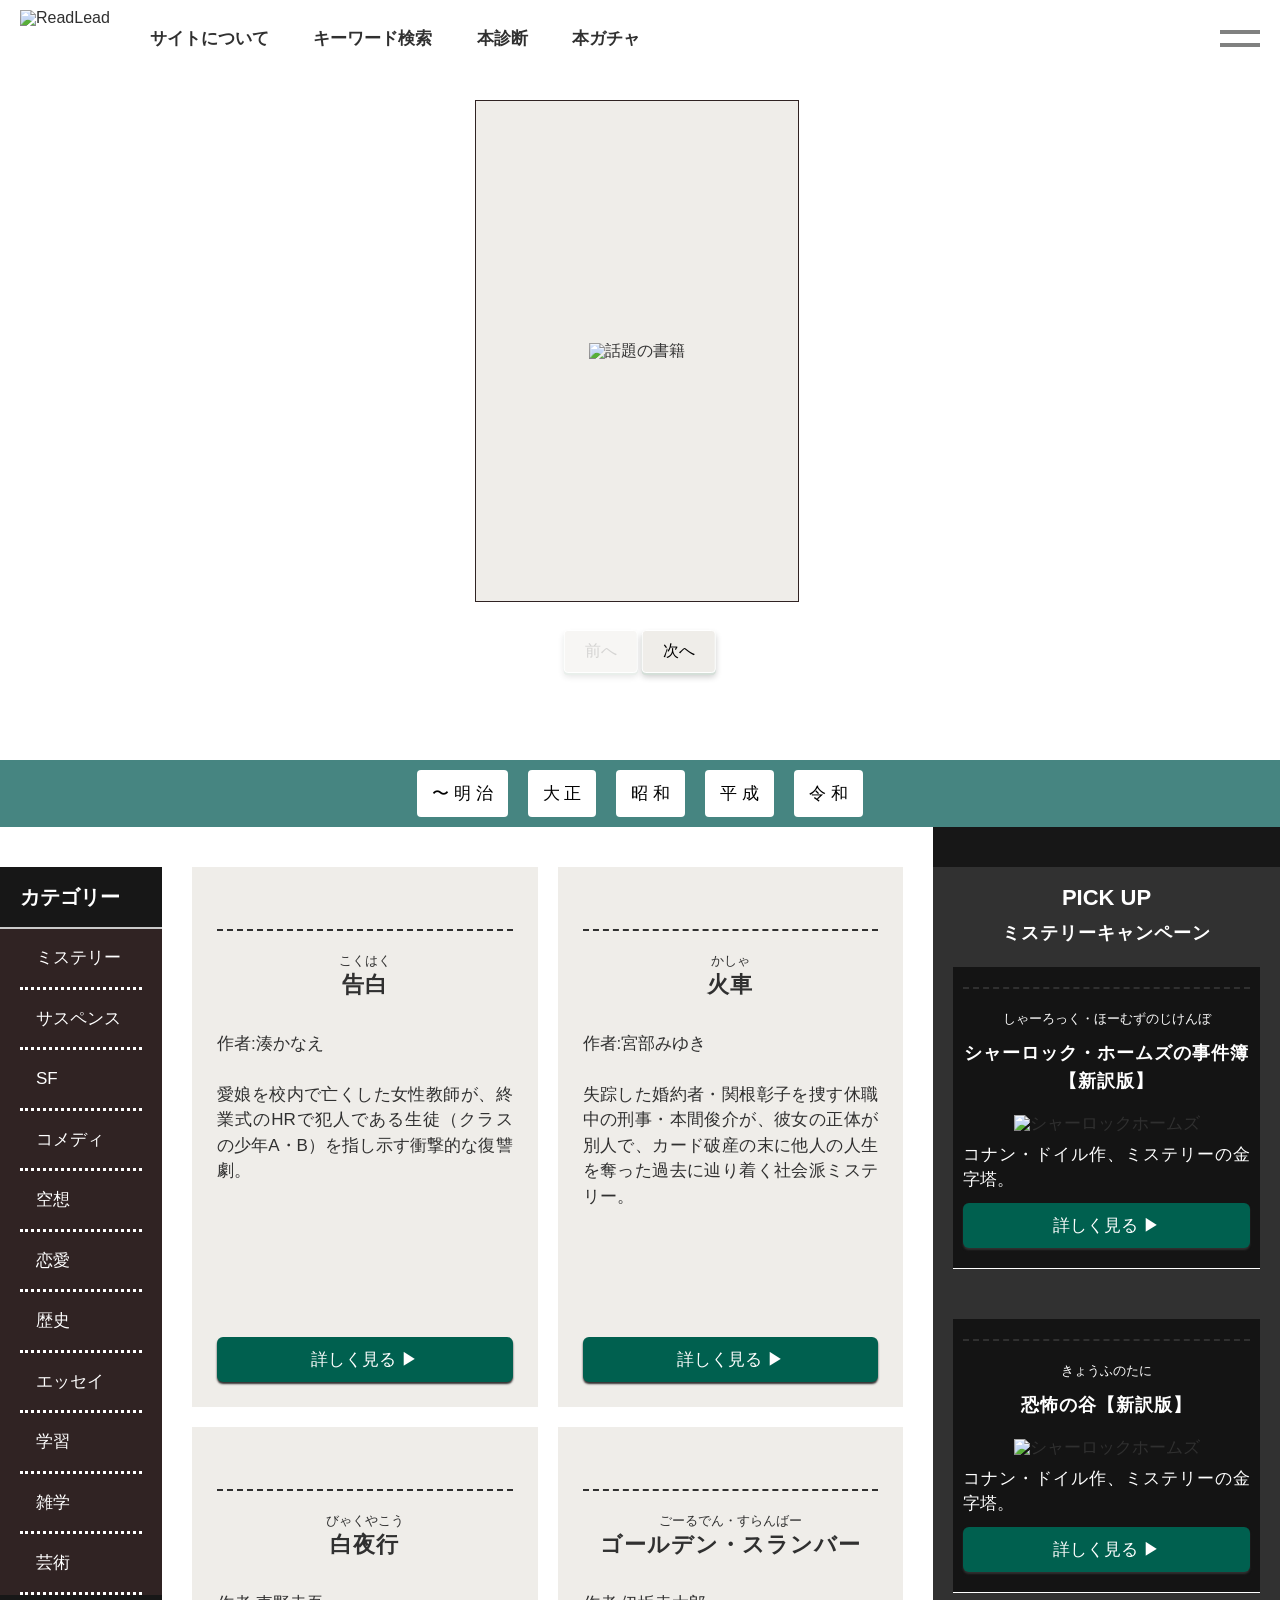
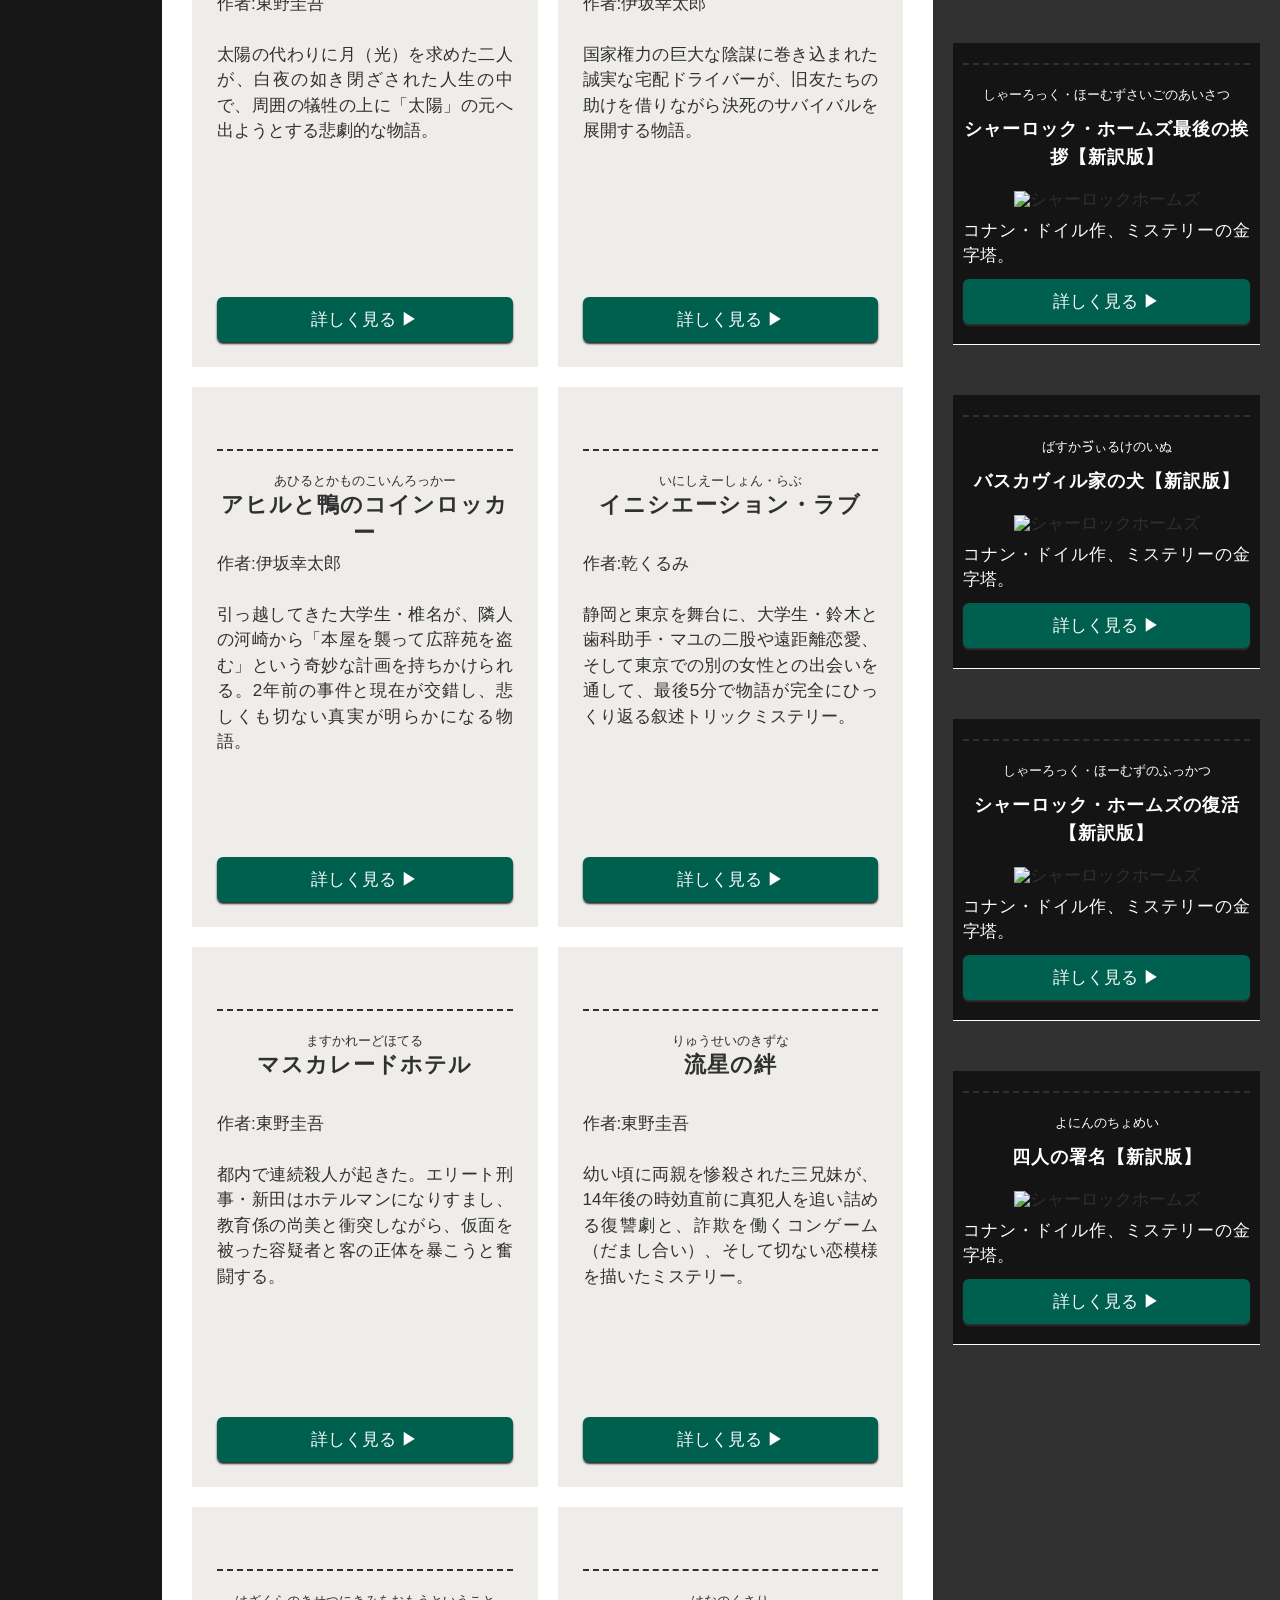
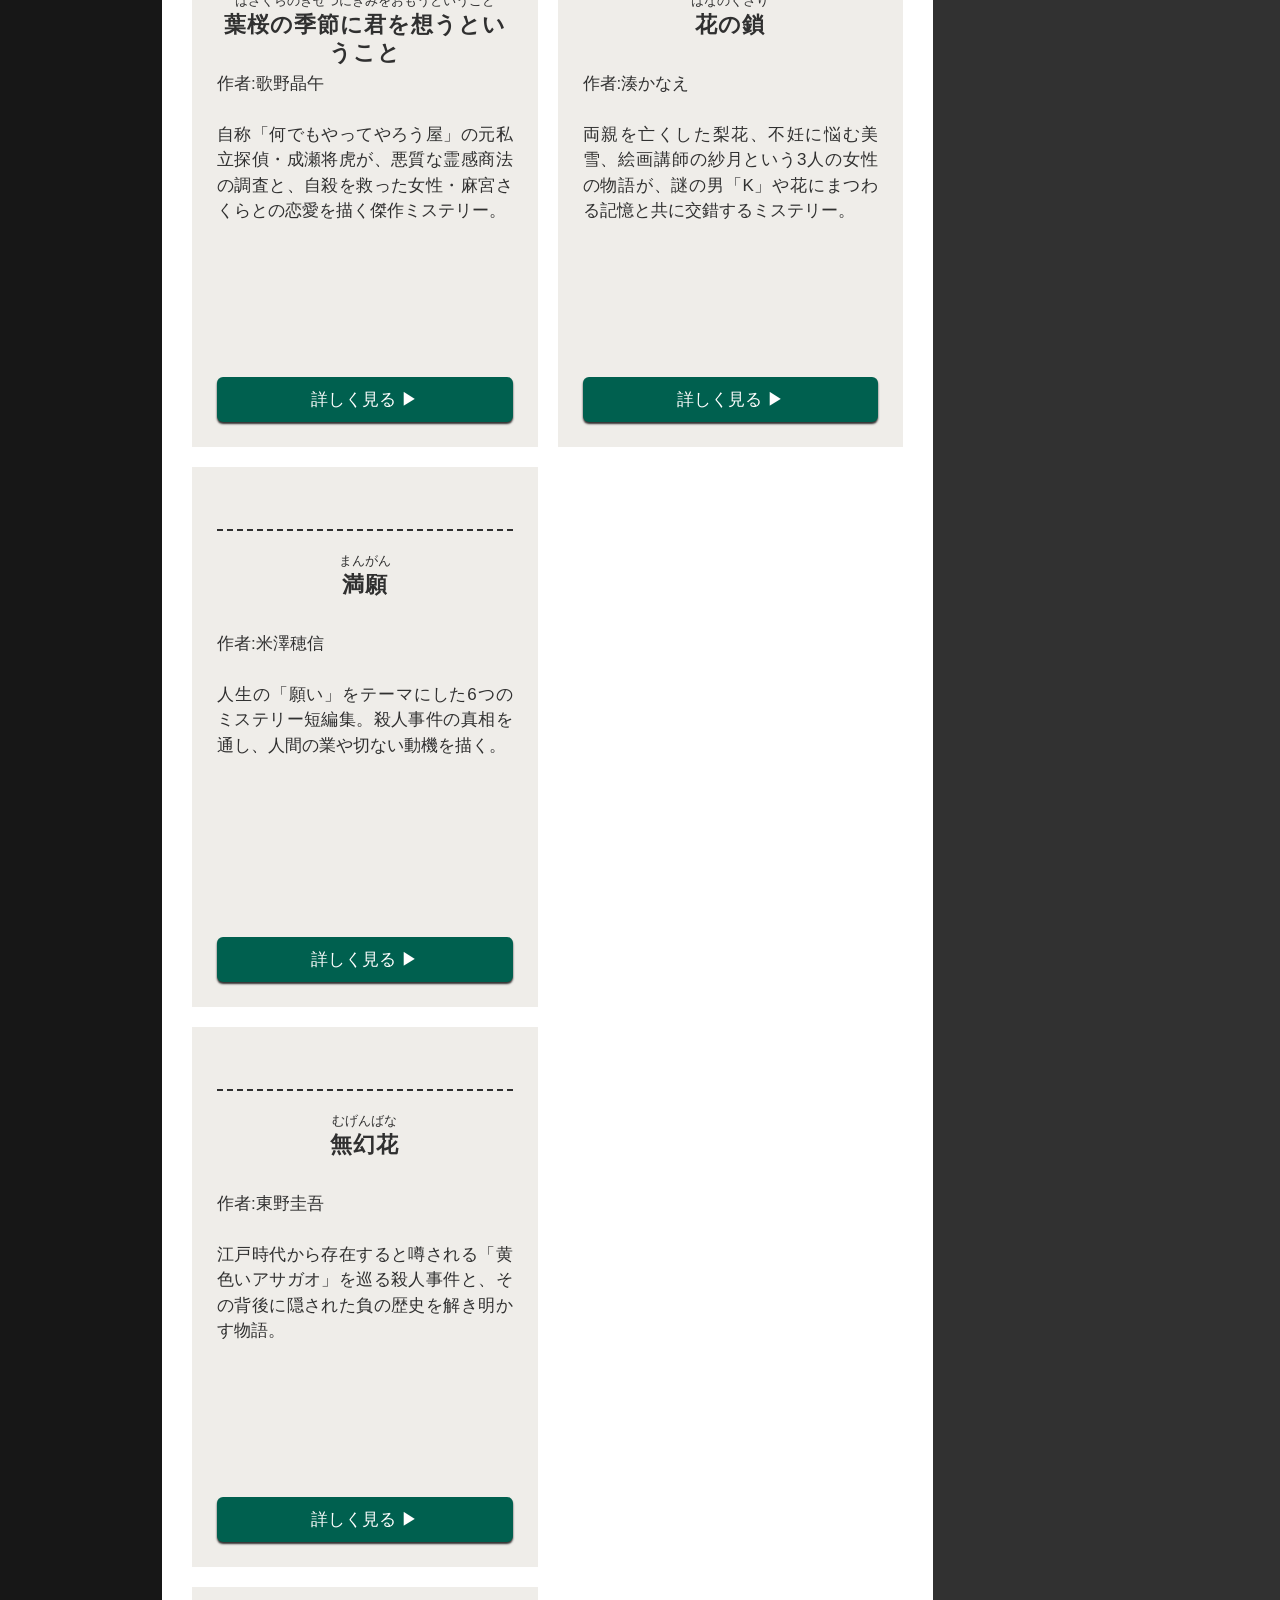
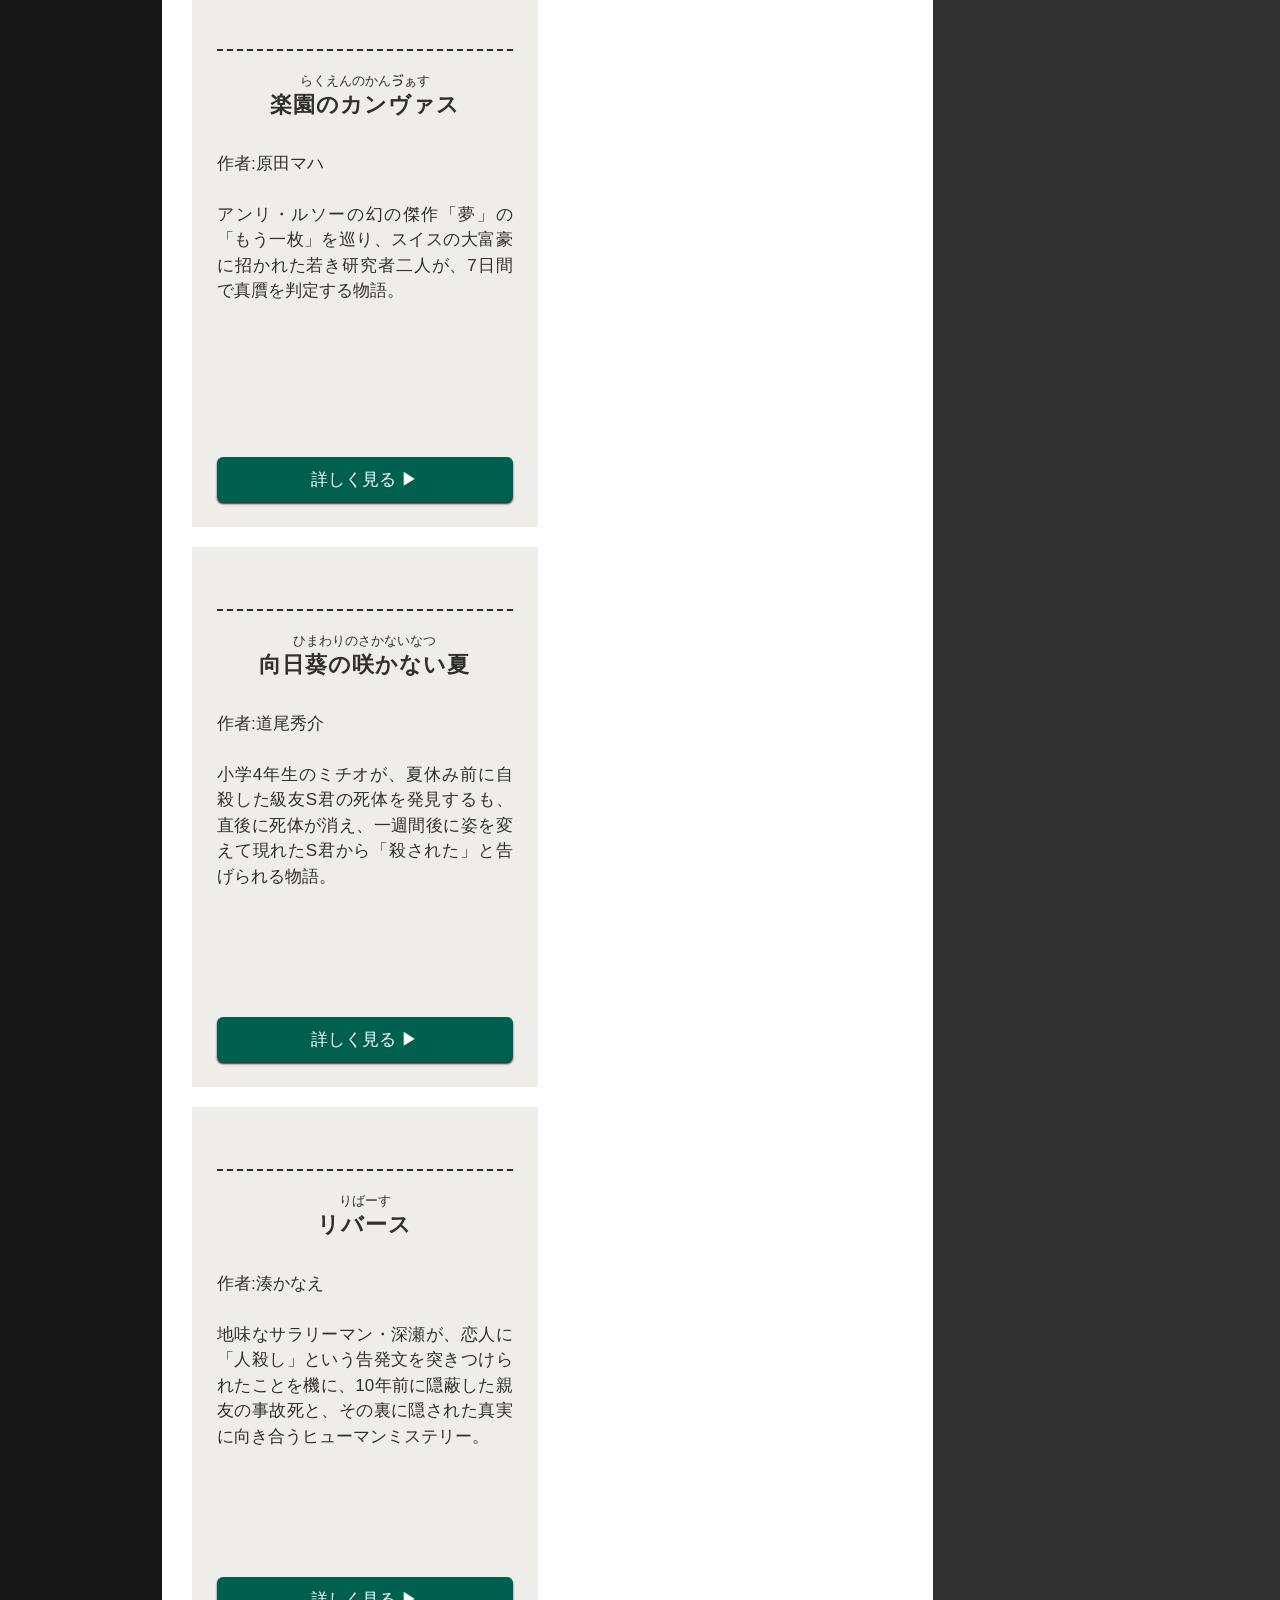
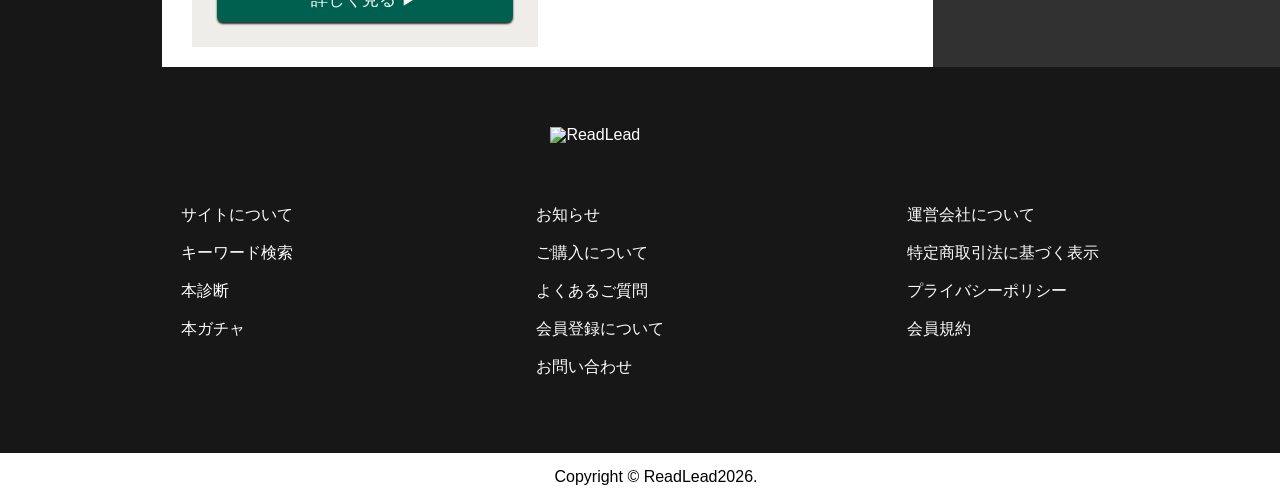
==== index.html @ 39545821 "Add files via upload" ====
<!DOCTYPE html>
<html lang="ja">

<head>
    <meta charset="UTF-8">
    <meta name="viewport" content="width=device-width, initial-scale=1.0">
    <title>ReadLead本購入サイト</title>
    <link rel="stylesheet" href="./recet.css">
    <link rel="stylesheet" href="https://cdn.jsdelivr.net/npm/swiper@11/swiper-bundle.min.css" />
    <link rel="stylesheet" href="./style.css">


</head>

<body>
    <header>
        <div class="header_in">
            <a href="#" class="logo_box"><img src="./img/logo.webp" alt="ReadLead" class="logo"></a>
            <div class="header_menu">
                <a href="#">サイトについて</a>
                <a href="#">キーワード検索</a>
                <a href="./quiz.html">本診断</a>
                <a href="./gacha.html">本ガチャ</a>
            </div>

            <div class="navi-sp">
                <div class="menu">
                    <span></span>
                    <span></span>
                    <span></span>
                </div>
                <div class="menulist">
                    <img src="./img/logo2.png" alt="">
                    <a href="#">
                        <p>サイトについて</p>
                    </a>
                    <a href="#">
                        <p>キーワード検索</p>
                    </a>
                    <a href="./quiz.html">
                        <p>本診断</p>
                    </a>
                    <a href="./gacha.html">
                        <p>本ガチャ</p>
                    </a>
                    <a href="#">
                        <p>お知らせ</p>
                    </a>
                    <a href="#">
                        <p>ご購入について</p>
                    </a>
                    <a href="#">
                        <p>よくあるご質問</p>
                    </a>
                    <a href="#">
                        <p>会員登録について</p>
                    </a>
                    <a href="#">
                        <p>お問い合わせ</p>
                    </a>
                    <a href="#">
                        <p>プライバシーポリシー</p>
                        <a href="#">
                        </a>
                </div>
            </div>
        </div>

    </header>

    <div class="top">

        <!-- 本全体を囲むコンテナ -->
        <div class="book-container">
            <!-- 各ページ -->
            <div class="page" id="page1">
                <div class="page-front">
                    <div class="book_face">
                        <img src="./img/book_face.webp" alt="話題の書籍">
                    </div>
                </div>
                <div class="page-back">
                </div>
            </div>

            <div class="page" id="page2">
                <div class="page-front box"><img src="./img/good1.webp" alt="">
                    <p class="small_text">いん・ざ・めがちゃーち</p>
                    <h2>イン・ザ・メガチャーチ</h2>
                    <h3>作者：朝井リョウ</h3>
                    <p>孤独や不安を抱える3人の登場人物（アイドル運営に参画する男、内向的な大学生、推しに裏切られた女）の視点を通して、現代の「推し活」や「ファンダム経済」の狂気と功罪を描く群像劇。</p>
                </div>

                <div class="page-back">
                </div>
            </div>

            <div class="page" id="page3">
                <div class="page-front box"><img src="./img/good2.jpg" alt="">
                    <p class="small_text">ぼくにはとりのことばがわかる</p>
                    <h2>僕には鳥の言葉がわかる</h2>
                    <h3>作者：鈴木俊貴</h3>
                    <p>森での熱狂的な観察や独創的な実験を通じ、鳥の「感情」ではなく「言語」の存在を明かした、不思議で知的な発見に満ちたノンフィクション。</p>
                </div>

                <div class="page-back">
                </div>
            </div>

            <div class="page" id="page4">
                <div class="page-front box"><img src="./img/good3.jpg" alt="">
                    <p class="small_text">えぴくろすのしょほうせん</p>
                    <h2>エピクロスの処方箋</h2>
                    <h3>作者：夏川草介</h3>
                    <p>地域病院で働く天才医師・雄町哲郎が、かつて敵対した権力者の父の治療を通じて、「幸福とは何か」という問いに、古代の快楽主義哲学を交えて迫る物語。</p>
                </div>

                <div class="page-back">
                </div>
            </div>

            <div class="page" id="page5">
                <div class="page-front box"><img src="./img/good4.jpg" alt="">
                    <p class="small_text">ころしやのえいぎょうじゅつ</p>
                    <h2>殺し屋の営業術</h2>
                    <h3>作者：野宮有</h3>
                    <p>殺人現場を目撃し殺されかけた凄腕営業マン・鳥井が、持ち前の口術で殺し屋たちを説得し、なんと殺し屋の営業担当として「2週間で2億円」のノルマに挑む痛快クライム・ミステリー。</p>
                </div>

                <div class="page-back">
                </div>
            </div>

            <div class="page" id="page6">
                <div class="page-front box"><img src="./img/good5.jpg" alt="">
                    <p class="small_text">うしなわれたかお</p>
                    <h2>失われた貌</h2>
                    <h3>作者：櫻田智也</h3>
                    <p>顔や手首を損壊された身元不明死体が山中で発見された事件を軸に、10年前に失踪した父を持つ少年や、悪徳探偵の殺人など、過去と現在の謎が複雑に絡み合う本格警察ミステリー。</p>
                    </p>
                </div>

                <div class="page-back">
                </div>
            </div>

            <div class="page" id="page7">
                <div class="page-front box"><img src="./img/good6.jpg" alt="">
                    <p class="small_text">さよならじゃばうぉっく</p>
                    <h2>さよならジャバウォック</h2>
                    <h3>作者：伊坂幸太郎</h3>
                    <p>DV夫を殺害してしまった妻・量子が、後輩・桂凍朗の助けを借りて死体隠蔽を図るサスペンスと、寄生生物「ジャバウォック」の謎を追う別ストーリーが展開する、二転三転する独創的な作品。</p>
                    </p>
                </div>

                <div class="page-back">
                </div>
            </div>

            <div class="page" id="page8">
                <div class="page-front box"><img src="./img/good7.jpg" alt="">
                    <p class="small_text">たんていこいしはこいしない</p>
                    <h2>探偵小石は恋しない</h2>
                    <h3>作者：森バジル</h3>
                    <p>ミステリオタクの探偵・小石が、病的に得意な浮気調査（色恋案件）をこなす中、相談員の蓮杖とともに意外な真相と衝撃的な事件に遭遇する。</p>
                    </p>
                </div>

                <div class="page-back">
                </div>
            </div>

            <div class="page" id="page3">
                <div class="page-front box">
                </div>
                <div class="page-back"></div>
            </div>
        </div>

        <!-- ページめくりボタン -->
        <div class="navigation">
            <button id="prev-btn">前へ</button>
            <button id="next-btn">次へ</button>
        </div>
    </div>


    <main>
        <!-- この下メニュー -->
        <div class="container">
            <div class="contents_menu">
                <a href="#">〜 明 治</a>
                <a href="#">大 正</a>
                <a href="#">昭 和</a>
                <a href="#">平 成</a>
                <a href="#">令 和</a>
            </div>

            <div class="left">


                <div class="LeftUnder">

                    <!-- この下カテゴリー -->
                    <nav>
                        <div class="category">
                            <h1>カテゴリー</h1>
                            <p class="category2"><a href="#">ミステリー</a></p>
                            <p class="category3"><a href="#">サスペンス</a></p>
                            <p class="category4"><a href="#">SF</a></p>
                            <p class="category5"><a href="#">コメディ</a></p>
                            <p class="category6"><a href="#">空想</a></p>
                            <p class="category7"><a href="#">恋愛</a></p>
                            <p class="category8"><a href="#">歴史</a></p>
                            <p class="category9"><a href="#">エッセイ</a></p>
                            <p class="category10"><a href="#">学習</a></p>
                            <p class="category11"><a href="#">雑学</a></p>
                            <p class="category12"><a href="#">芸術</a></p>
                        </div>
                    </nav>


                    <!-- この下コンテンツ -->
                    <div class="books">
                        <!-- コンテンツ右側 -->

                        <div class="BooksLeft">
                            <a href="#">
                                <div class="book">
                                    <img src="./img/1.webp" class="book2" alt="">
                                    <p class="small_text">こくはく</p>
                                    <h2>告白</h2>
                                    <p class="caption">作者:湊かなえ<br><br>
                                        愛娘を校内で亡くした女性教師が、終業式のHRで犯人である生徒（クラスの少年A・B）を指し示す衝撃的な復讐劇。</p>
                                    <p class="button">詳しく見る ▶︎</p>
                                </div>
                            </a>
                            <a href="#">
                                <div class="book">
                                    <img src="./img/2.webp" class="book2" alt="">
                                    <p class="small_text">びゃくやこう</p>
                                    <h2>白夜行</h2>
                                    <p class="caption">作者:東野圭吾<br><br>
                                        太陽の代わりに月（光）を求めた二人が、白夜の如き閉ざされた人生の中で、周囲の犠牲の上に「太陽」の元へ出ようとする悲劇的な物語。</p>
                                    <p class="button">詳しく見る ▶︎</p>
                                </div>
                            </a>
                            <a href="#">
                                <div class="book">
                                    <img src="./img/3.webp" class="book2" alt="">
                                    <p class="small_text">あひるとかものこいんろっかー</p>
                                    <h2>アヒルと鴨のコインロッカー</h2>
                                    <p class="caption">作者:伊坂幸太郎<br><br>
                                        引っ越してきた大学生・椎名が、隣人の河崎から「本屋を襲って広辞苑を盗む」という奇妙な計画を持ちかけられる。2年前の事件と現在が交錯し、悲しくも切ない真実が明らかになる物語。
                                    </p>
                                    <p class="button">詳しく見る ▶︎</p>
                                </div>
                            </a>
                            <a href="#">
                                <div class="book">
                                    <img src="./img/4.webp" class="book2" alt="">
                                    <p class="small_text">ますかれーどほてる</p>
                                    <h2>マスカレードホテル</h2>
                                    <p class="caption">作者:東野圭吾<br><br>
                                        都内で連続殺人が起きた。エリート刑事・新田はホテルマンになりすまし、教育係の尚美と衝突しながら、仮面を被った容疑者と客の正体を暴こうと奮闘する。
                                    </p>
                                    <p class="button">詳しく見る ▶︎</p>
                                </div>
                            </a>
                            <a href="#">
                                <div class="book">
                                    <img src="./img/5.webp" class="book2" alt="">
                                    <p class="small_text">はざくらのきせつにきみをおもうということ</p>
                                    <h2>葉桜の季節に君を想うということ</h2>
                                    <p class="caption">作者:歌野晶午<br><br>
                                        自称「何でもやってやろう屋」の元私立探偵・成瀬将虎が、悪質な霊感商法の調査と、自殺を救った女性・麻宮さくらとの恋愛を描く傑作ミステリー。</p>
                                    <p class="button">詳しく見る ▶︎</p>
                                </div>
                            </a>
                        </div>

                        <!-- コンテンツ中央 -->
                        <div class="BooksCenter">
                            <a href="#">
                                <div class="book">
                                    <img src="./img/6.webp" class="book2" alt="">
                                    <p class="small_text">かしゃ</p>
                                    <h2>火車</h2>
                                    <p class="caption">作者:宮部みゆき<br><br>
                                        失踪した婚約者・関根彰子を捜す休職中の刑事・本間俊介が、彼女の正体が別人で、カード破産の末に他人の人生を奪った過去に辿り着く社会派ミステリー。</p>
                                    <p class="button">詳しく見る ▶︎</p>
                                </div>
                            </a>
                            <a href="#">
                                <div class="book">
                                    <img src="./img/7.webp" class="book2" alt="">
                                    <p class="small_text">ごーるでん・すらんばー</p>
                                    <h2>ゴールデン・スランバー</h2>
                                    <p class="caption">作者:伊坂幸太郎<br><br>
                                        国家権力の巨大な陰謀に巻き込まれた誠実な宅配ドライバーが、旧友たちの助けを借りながら決死のサバイバルを展開する物語。</p>
                                    <p class="button">詳しく見る ▶︎</p>
                                </div>
                            </a>
                            <a href="#">
                                <div class="book">
                                    <img src="./img/8.webp" class="book2" alt="">
                                    <p class="small_text">いにしえーしょん・らぶ</p>
                                    <h2>イニシエーション・ラブ</h2>
                                    <p class="caption">作者:乾くるみ<br><br>
                                        静岡と東京を舞台に、大学生・鈴木と歯科助手・マユの二股や遠距離恋愛、そして東京での別の女性との出会いを通して、最後5分で物語が完全にひっくり返る叙述トリックミステリー。
                                    </p>
                                    <p class="button">詳しく見る ▶︎</p>
                                </div>
                            </a>
                            <a href="#">
                                <div class="book">
                                    <img src="./img/9.webp" class="book2" alt="">
                                    <p class="small_text">りゅうせいのきずな</p>
                                    <h2>流星の絆</h2>
                                    <p class="caption">作者:東野圭吾<br><br>
                                        幼い頃に両親を惨殺された三兄妹が、14年後の時効直前に真犯人を追い詰める復讐劇と、詐欺を働くコンゲーム（だまし合い）、そして切ない恋模様を描いたミステリー。
                                    </p>
                                    <p class="button">詳しく見る ▶︎</p>
                                </div>
                            </a>
                            <a href="#">
                                <div class="book">
                                    <img src="./img/10.webp" class="book2" alt="">
                                    <p class="small_text">はなのくさり</p>
                                    <h2>花の鎖</h2>
                                    <p class="caption">作者:湊かなえ<br><br>
                                        両親を亡くした梨花、不妊に悩む美雪、絵画講師の紗月という3人の女性の物語が、謎の男「K」や花にまつわる記憶と共に交錯するミステリー。</p>
                                    <p class="button">詳しく見る ▶︎</p>
                                </div>
                            </a>
                        </div>


                        <!-- コンテンツ右側 -->
                        <div class="BooksRight">
                            <a href="#">
                                <div class="book">
                                    <img src="./img/11.webp" class="book2" alt="">
                                    <p class="small_text">まんがん</p>
                                    <h2>満願</h2>
                                    <p class="caption">作者:米澤穂信<br><br>
                                        人生の「願い」をテーマにした6つのミステリー短編集。殺人事件の真相を通し、人間の業や切ない動機を描く。</p>
                                    <p class="button">詳しく見る ▶︎</p>
                                </div>
                            </a>
                            <a href="#">
                                <div class="book">
                                    <img src="./img/12.webp" class="book2" alt="">
                                    <p class="small_text">むげんばな</p>
                                    <h2>無幻花</h2>
                                    <p class="caption">作者:東野圭吾<br><br>
                                        江戸時代から存在すると噂される「黄色いアサガオ」を巡る殺人事件と、その背後に隠された負の歴史を解き明かす物語。</p>
                                    <p class="button">詳しく見る ▶︎</p>
                                </div>
                            </a>
                            <a href="#">
                                <div class="book">
                                    <img src="./img/13.webp" class="book2" alt="">
                                    <p class="small_text">らくえんのかんゔぁす</p>
                                    <h2>楽園のカンヴァス</h2>
                                    <p class="caption">作者:原田マハ<br><br>
                                        アンリ・ルソーの幻の傑作「夢」の「もう一枚」を巡り、スイスの大富豪に招かれた若き研究者二人が、7日間で真贋を判定する物語。</p>
                                    <p class="button">詳しく見る ▶︎</p>
                                </div>
                            </a>
                            <a href="#">
                                <div class="book">
                                    <img src="./img/14.webp" class="book2" alt="">
                                    <p class="small_text">ひまわりのさかないなつ</p>
                                    <h2>向日葵の咲かない夏</h2>
                                    <p class="caption">作者:道尾秀介<br><br>
                                        小学4年生のミチオが、夏休み前に自殺した級友S君の死体を発見するも、直後に死体が消え、一週間後に姿を変えて現れたS君から「殺された」と告げられる物語。
                                    </p>
                                    <p class="button">詳しく見る ▶︎</p>
                                </div>
                            </a>
                            <a href="#">
                                <div class="book">
                                    <img src="./img/15.webp" class="book2" alt="">
                                    <p class="small_text">りばーす</p>
                                    <h2>リバース</h2>
                                    <p class="caption">作者:湊かなえ<br><br>
                                        地味なサラリーマン・深瀬が、恋人に「人殺し」という告発文を突きつけられたことを機に、10年前に隠蔽した親友の事故死と、その裏に隠された真実に向き合うヒューマンミステリー。
                                    </p>
                                    <p class="button">詳しく見る ▶︎</p>
                                </div>
                            </a>
                        </div>
                        <!-- ここまでコンテンツ -->

                    </div>

                    <!-- この下おすすめサイドバー -->
                    <div class="pickup">
                        <h1>PICK UP</h1>
                        <h2>ミステリーキャンペーン</h2>
                        <a href="#">
                            <div class="pickup_book" class="pickup_book">
                                <p class="small_text">しゃーろっく・ほーむずのじけんぼ</p>
                                <h2>シャーロック・ホームズの事件簿【新訳版】</h2>
                                <img src="./img/pickup1.jpg" alt="シャーロックホームズ">
                                <p>コナン・ドイル作、ミステリーの金字塔。<br></p>
                                <p class="button">詳しく見る ▶︎</p>
                            </div>
                        </a>
                        <a href="#">
                            <div class="pickup_book" class="pickup_book">
                                <p class="small_text">きょうふのたに</p>
                                <h2>恐怖の谷【新訳版】</h2>
                                <img src="./img/pickup2.jpg" alt="シャーロックホームズ">
                                <p>コナン・ドイル作、ミステリーの金字塔。<br></p>
                                <p class="button">詳しく見る ▶︎</p>
                            </div>
                        </a>
                        <a href="#">
                            <div class="pickup_book" class="pickup_book">
                                <p class="small_text">しゃーろっく・ほーむずさいごのあいさつ</p>
                                <h2>シャーロック・ホームズ最後の挨拶【新訳版】</h2>
                                <img src="./img/pickup3.jpg" alt="シャーロックホームズ">
                                <p>コナン・ドイル作、ミステリーの金字塔。<br></p>
                                <p class="button">詳しく見る ▶︎</p>
                            </div>
                        </a>
                        <a href="#">
                            <div class="pickup_book" class="pickup_book">
                                <p class="small_text">ばすかゔぃるけのいぬ</p>
                                <h2>バスカヴィル家の犬【新訳版】</h2>
                                <img src="./img/pickup4.jpg" alt="シャーロックホームズ">
                                <p>コナン・ドイル作、ミステリーの金字塔。<br></p>
                                <p class="button">詳しく見る ▶︎</p>
                            </div>
                        </a>
                        <a href="#">
                            <div class="pickup_book" class="pickup_book">
                                <p class="small_text">しゃーろっく・ほーむずのふっかつ</p>
                                <h2>シャーロック・ホームズの復活【新訳版】</h2>
                                <img src="./img/pickup5.jpg" alt="シャーロックホームズ">
                                <p>コナン・ドイル作、ミステリーの金字塔。<br></p>
                                <p class="button">詳しく見る ▶︎</p>
                            </div>
                        </a>
                        <a href="#">
                            <div class="pickup_book" class="pickup_book">
                                <p class="small_text">よにんのちょめい</p>
                                <h2>四人の署名【新訳版】</h2>
                                <img src="./img/pickup6.jpg" alt="シャーロックホームズ">
                                <p>コナン・ドイル作、ミステリーの金字塔。<br></p>
                                <p class="button">詳しく見る ▶︎</p>
                            </div>
                        </a>
                    </div>
                </div>
            </div>

    </main>

    <footer>
        <a href="#"><img src="./img/logo2.png" alt="ReadLead"></a>
        <div class="footer_txt">
            <div class="footer_left">
                <p>サイトについて</p>
                <a href="#">
                    <p>キーワード検索</p>
                </a>
                <a href="./quiz.html">
                    <p>本診断</p>
                </a>
                <a href="./gacha.html">
                    <p>本ガチャ</p>
                </a>
            </div>
            <div class="footer_center">
                <p>お知らせ</p>
                <p>ご購入について</p>
                <p>よくあるご質問</p>
                <p>会員登録について</p>
                <p>お問い合わせ</p>
            </div>
            <div class="footer_right">
                <p>運営会社について</p>
                <p>特定商取引法に基づく表示</p>
                <p>プライバシーポリシー</p>
                <p>会員規約</p>
            </div>
        </div>
        <div class="copy">
            <small>Copyright © ReadLead2026.</small>
        </div>
    </footer>

    <!-- この下jsライブラリ -->
    <script src="https://cdn.jsdelivr.net/npm/swiper@11/swiper-bundle.min.js"></script>
    <script>
        const swiper = new Swiper(".swiper", {
            pagination: {
                el: ".swiper-pagination",
                clickable: true
            },
            navigation: {
                nextEl: ".swiper-button-next",
                prevEl: ".swiper-button-prev"
            }
        });
    </script>

    <script src="main.js"></script>
    <script src="https://cdnjs.cloudflare.com/ajax/libs/gsap/3.11.4/ScrollTrigger.mi n.js"></script>

    <script>
        const menuBtn = document.querySelector('.menu');
        const menuList = document.querySelector('.menulist');

        // アロー関数
        menuBtn.addEventListener('click', () => {
            menuBtn.classList.toggle('active');
            menuList.classList.toggle('active');
        });
    </script>

    <!-- この下追加js -->

    <script src="script.js"></script>
    <script>

        // ページの総数
        const totalPages = 7;

        const prevBtn = document.getElementById('prev-btn');
        const nextBtn = document.getElementById('next-btn');
        const pages = document.querySelectorAll('.page');

        let currentPage = 0;
        let zIndexCounter = totalPages;

        // 初期状態の設定
        function updateButtons() {
            prevBtn.disabled = currentPage === 0;
            nextBtn.disabled = currentPage === totalPages;
        }
        pages.forEach((page, index) => {
            page.style.zIndex = totalPages - index;
        });
        updateButtons();


        // 「次へ」ボタンの処理
        nextBtn.addEventListener('click', () => {
            if (currentPage < totalPages) {
                const pageToFlip = pages[currentPage];
                pageToFlip.classList.add('flipped');
                pageToFlip.style.zIndex = zIndexCounter++;
                currentPage++;
                updateButtons();
            }
        });

        // 「前へ」ボタンの処理
        prevBtn.addEventListener('click', () => {
            if (currentPage > 0) {
                currentPage--;
                const pageToFlip = pages[currentPage];
                pageToFlip.classList.remove('flipped');
                updateButtons();
            }
        });</script>


</body>

</html>
---- recet.css ----
@charset "UTF-8";
html,body,div,span,object,iframe,h1,h2,h3,h4,h5,h6,p,blockquote,pre,abbr,address,cite,code,del,dfn,em,img,ins,kbd,q,samp,small,strong,sub,sup,var,b,i,dl,dt,dd,ol,ul,li,fieldset,form,label,legend,table,caption,tbody,tfoot,thead,tr,th,td,article,aside,canvas,details,figcaption,figure,footer,header,hgroup,menu,nav,section,summary,time,mark,audio,video{margin:0;padding:0;border:0;outline:0;font-size:100%;vertical-align:baseline;background:transparent}
body{line-height:1}
article,aside,details,figcaption,figure,footer,header,hgroup,menu,nav,section{display:block}
nav ul{list-style:none}
blockquote,q{quotes:none}
blockquote:before,blockquote:after,q:before,q:after{content:none}
a{margin:0;padding:0;font-size:100%;vertical-align:baseline;background:transparent}
ins{background-color:#ff9;color:#000;text-decoration:none}
mark{background-color:#ff9;color:#000;font-style:italic;font-weight:bold}
del{text-decoration:line-through}
abbr[title],dfn[title]{border-bottom:1px dotted;cursor:help}
table{border-collapse:collapse;border-spacing:0}
hr{display:block;height:1px;border:0;border-top:1px solid #ccc;margin:1em 0;padding:0}
input,select{vertical-align:middle}
---- style.css ----
@charset "UTF-8";

body {
    font-family: -apple-system, BlinkMacSystemFont, "Helvetica Neue", "Segoe UI", "Yu Gothic", YuGothic, sans-serif;
    overflow-x: hidden;
}

h2 {
    font-size: 22px;
    letter-spacing: 1px;
    line-height: 28px;
    color: rgb(48, 48, 48);
}

h3 {
    margin-top: 20px;
}

p {
    line-height: 1.5;
    text-align: justify;
}

a {
    color: rgb(48, 48, 48);
    text-decoration: none;
}

/* ここまで全適用 */
/* ここからheader */

header {
    display: flex;
}

.logo_box img {
    width: 68px;
    margin-left: 10px;
}

.header_in {
    background-color: rgb(255, 255, 255);
    height: auto;
    display: flex;
    position: fixed;
    z-index: 999;
    padding: 10px;
    height: 50px;
    width: 100%;
}

.header_menu {
    margin-top: 20px;
}

.header_menu a {
    width: 100%;
    color: rgb(48, 48, 48);
    margin-left: 40px;
    font-size: 17px;
    font-weight: bolder;
}

@media screen and (max-width: 768px) {
    .header_menu a {
        display: none;
    }

}

.header_menu a:hover {
    color: rgb(112, 136, 120);
    text-decoration: underline;
}

;

/* この下レスポンシブ＆ハンバーガーメニュー */
.menulist {
    background-color: rgb(49, 49, 49);
    position: absolute;
    height: 100vh;
    width: 50%;
    left: -50%;
}

.menulist {
    background-color: rgb(49, 49, 49);
    color: white;
    position: relative;
    left: 1000px;
    z-index: 100;
}

.menulist img {
    width: 80px;
    margin-bottom: 20px;
}

.navi-sp {
    display: none;
}


.navi-sp {
    display: contents;
}

.menulist p {
    line-height: 2;
}

.menulist a {
    color: white;
    text-decoration: none;
    font-size: 17px;
}


.menulist.active {
    height: 100vh;
    width: 25vw;
    top: 0;
    left: 0px;
    padding: 40px;
    position: fixed;
    z-index: 100;
}

@media screen and (max-width: 768px) {
    .menulist.active {
        /* opacity: 1; */
        height: 100vh;
        width: 100vw;
        top: 0;
        left: 0px;
        padding: 40px;
        position: fixed;
        z-index: 100;
    }

}

.menu {
    width: 40px;
    height: 30px;
    display: block;
    position: absolute;
    right: 20px;
    cursor: pointer;
    z-index: 999;
    position: fixed;
}

.menu span {
    background-color: rgb(128, 129, 128);
    position: absolute;
    z-index: 9999;
    width: 100%;
    height: 4px;
    margin-top: 10px;
}

.menu {
    top: 20px;
}

.menu span:nth-child(1) {
    top: 13px;
}

.menu span:nth-child(2) {
    top: 0;
}

.menu-btn span:nth-child(3) {
    bottom: 13px;
}

/*active*/
.menu.active span:nth-child(1) {
    transform: rotate(45deg);
    top: 8px;
}

.menu.active span:nth-child(2) {
    opacity: 0;

}

.menu.active span:nth-child(3) {
    transform: rotate(-45deg);
    bottom: 8px;
}


/* ここまでheader */

/* ここからmain */
/* この下top */
.top {
    background-image: url(../img/table1.png);
    padding: 100px 40px 40px 40px;
    text-align: center;
}

/* 
.swiper {
    width: 60%;
    margin-bottom: 50px;
}

.swiper-slide img {
    width: 30%;
    margin-bottom: 36px;
}

@media screen and (max-width: 768px) {
    .swiper {
        width: 100%;
        height: 100%;
        object-fit: cover;
    }
}

.swiper h1 {
    background-color: rgb(205, 205, 205);
    border-bottom: 4px solid rgb(191, 187, 187);
    color: rgb(64, 64, 64);
    font-size: 30px;
    margin-bottom: 30px;
    padding: 10px;
}

.swiper h3 {
    text-align: center;
    padding-bottom: 20px;
}

.swiper P {
    margin-bottom: 50px;
} */

/* --- ★★★ 簡単カスタマイズエリア ★★★ --- */
:root {
    --book-width: 400px;
    --book-height: 620px;
    --page-bg-color: rgb(239, 237, 233);
    --page-text-color: #333;
    --flip-duration: 1s;
    /* めくれる速さ */
}

/* -------------------------------------- */

/* 本のコンテナ（3D空間の基点） */
.book-container {
    width: var(--book-width);
    height: var(--book-height);
    position: relative;
    perspective: 1500px;
    /* 遠近感の強さ */
    left: 50%;
    transform: translateX(-50%);
    margin-left: 35px;
}

/* 各ページの共通スタイル */
.page {
    width: 90%;
    height: 90%;
    position: absolute;
    top: 0;
    left: 0;
    transform-origin: left center;
    /* ページの左端を軸に回転 */
    transform-style: preserve-3d;
    transition: transform var(--flip-duration) ease-in-out;
}

/* ページの表面と裏面 */
.page-front,
.page-back {
    position: absolute;
    width: 90%;
    height: 90%;
    background-color: var(--page-bg-color);
    color: var(--page-text-color);
    display: flex;
    flex-direction: column;
    justify-content: center;
    align-items: center;
    box-sizing: border-box;
    backface-visibility: hidden;
    /* ★重要：要素の裏側を非表示に */
    border: 1px solid #302323;
}

.page-front p,
.page-back p {
    margin-left: 14px;
    margin-right: 14px;
    margin-bottom: 14px;
}

.page-back {
    transform: rotateY(180deg);
    /* 裏面は最初から裏返しておく */
}

/* JSによってこのクラスが付くと、ページが回転する */
.page.flipped {
    transform: rotateY(-180deg);
}

/* ナビゲーションボタン */
.navigation {
    position: absolute;
    top: 630px;
    left: 50%;
    transform: translateX(-50%);
}

button {
    background-color: rgb(239, 237, 233);
    border-radius: 4px;
    border: 1px solid white;
    box-shadow: 0 2px 0 rgb(212, 223, 216), 0 4px 6px rgba(0, 0, 0, 0.2);

    padding: 10px 20px;
    font-size: 16px;
    cursor: pointer;
    margin-bottom: 100px;
}

button:disabled {
    cursor: not-allowed;
    opacity: 0.5;
}



/* この下main */
.LeftUnder {
    background-color: rgb(23, 23, 23);
    color: white;
    display: flex;
}

nav {
    height: 500px;
}

/* この下category */
.category {
    background-color: #302323;
}

.category h1 {
    background-color: rgb(23, 23, 23);
    font-weight: bolder;
    padding: 20px;
    font-size: 20px;
    border-top: 40px solid rgb(255, 255, 255);
    border-bottom: 2px solid rgb(202, 202, 202);
}

.category p {
    padding: 16px;
    margin-left: 10px;
    margin-right: 10px;
    margin-right: 20px;
    margin-left: 20px;
    width: 90px;
    text-decoration: none;
    border-bottom: 3px dotted white;
}

.category a {
    font-size: 17px;
    color: white;
}

.category p:hover {
    background-color: rgb(168, 206, 182);
}

/* この下menu */
.container {
    background-color: rgb(70, 133, 129);
}

.container a {
    padding-top: 10px;
    padding-bottom: 10px;
    font-size: 17px;
}

.contents_menu {
    display: flex;
    font-size: 20px;
    justify-content: center;
    gap: 20px;
}

.contents_menu a {
    color: rgb(0, 0, 0);
    background-color: white;
    border-radius: 4px;
    margin-top: 10px;
    margin-bottom: 10px;
    padding: 15px;
}

.contents_menu a:hover {
    background-color: rgb(168, 206, 182);
    color: rgb(48, 48, 48);
}

/* この下contents_menuレスポンシブ */
.books {
    background-color: rgb(255, 255, 255);
    display: grid;
    grid-template-columns: repeat(3, 1fr);
    padding: 20px;
}

/* この下booksレスポンシブ　タブレット */
@media screen and (max-width: 1280px) {
    .books {
        background-color: rgb(255, 255, 255);
        display: grid;
        grid-template-columns: repeat(2, 1fr);
    }
}

/* この下booksレスポンシブ　モバイル */
@media screen and (max-width: 768px) {
    .books {
        background-color: rgb(255, 255, 255);
        display: grid;
        grid-template-columns: repeat(1, 1fr);
    }
}

.books img {
    margin-bottom: 10px;
    width: 50%;
}

.small_text {
    border-top: dashed 2px rgb(48, 48, 48);
    font-size: 13px;
    text-align: center;
    padding-top: 20px;
    margin-top: 20px;
    width: 100%;
}

.books h2 {
    height: 60px;
}

.books .caption {
    height: 34vh;
}

.book {
    background-color: rgb(239, 237, 233);
    margin-top: 20px;
    margin-right: 10px;
    margin-left: 10px;
    padding: 25px;
}

.book {
    text-align: center;
}

.button {
    background-color: #00604f;
    color: white;
    text-align: center;
    padding: 10px;
    border-radius: 6px;
    box-shadow: 0px 2px 2px 0px #303030;
}

.button:hover {
    background-color: rgb(168, 206, 182);
    color: rgb(49, 49, 49);
    box-shadow: none;
    transition: 0.3s;
}

/* この下pickup */
.pickup {
    background-color: rgb(49, 49, 49);
    margin-top: 40px;
    width: 100%;
    padding: 20px;
    text-align: center;
}

/* この下pickupレスポンシブ */
@media screen and (max-width: 768px) {
    .pickup {
        display: none;
    }


}

.pickup h1 {
    font-size: 22px;
    margin-bottom: 10px;
}

.pickup h2 {
    color: white;
    margin-bottom: 20px;
    font-size: 18px;
}

.pickup p {
    color: white;
}

.pickup a {
    background-color: white;
    color: rgb(48, 48, 48);
    margin-bottom: 60px;
}

.pickup img {
    width: 50%;
    margin: 0 auto;
}

.pickup_book {
    margin-bottom: 50px;
    padding: 10px;
    border-bottom: 1px solid white;
}

.pickup_book {
    background-color: rgb(20, 20, 20);
}

.pickup_book p {
    margin-top: 10px;
    margin-bottom: 10px;
}

/* この下おまけ欄 */
.omake1 {
    background-color: rgb(172, 172, 172);
    height: 200px;
}

.omake2 {
    background-color: rgb(81, 81, 81);
    height: 200px;
}

/* ここまでmain */

/* ここからfooter */
footer {
    background-color: rgb(23, 23, 23);
    color: white;
    width: 100%;
}

.footer_txt {
    padding: 60px;
    display: flex;
    justify-content: space-around;
}

footer img {
    width: 14%;
    padding-top: 60px;
    margin-left: 43%;
}

footer p {
    margin-bottom: 14px;
}

footer a {
    color: white;
}

.footer_txt p:hover {
    color: rgb(179, 216, 191);
    text-decoration: underline;
}

.copy {
    background-color: rgb(255, 255, 255);
    color: black;
    width: 100%;
    text-align: center;
    padding: 16px;
}

@media screen and (max-width: 768px) {
    .footer_txt {
        display: block;
        text-align: center;
    }
}

/* ここまでfooter */

.book-container h1 {
    background-color: rgb(205, 205, 205);
    border-bottom: 4px solid rgb(191, 187, 187);
    color: rgb(64, 64, 64);
    font-size: 30px;
    margin-bottom: 30px;
    padding: 10px;
    font-weight: 600;
}

.book-container h3 {
    margin-bottom: 20px;
}

.book_face img {
    width: 100%;
}

.box img {
    width: 35%;
}
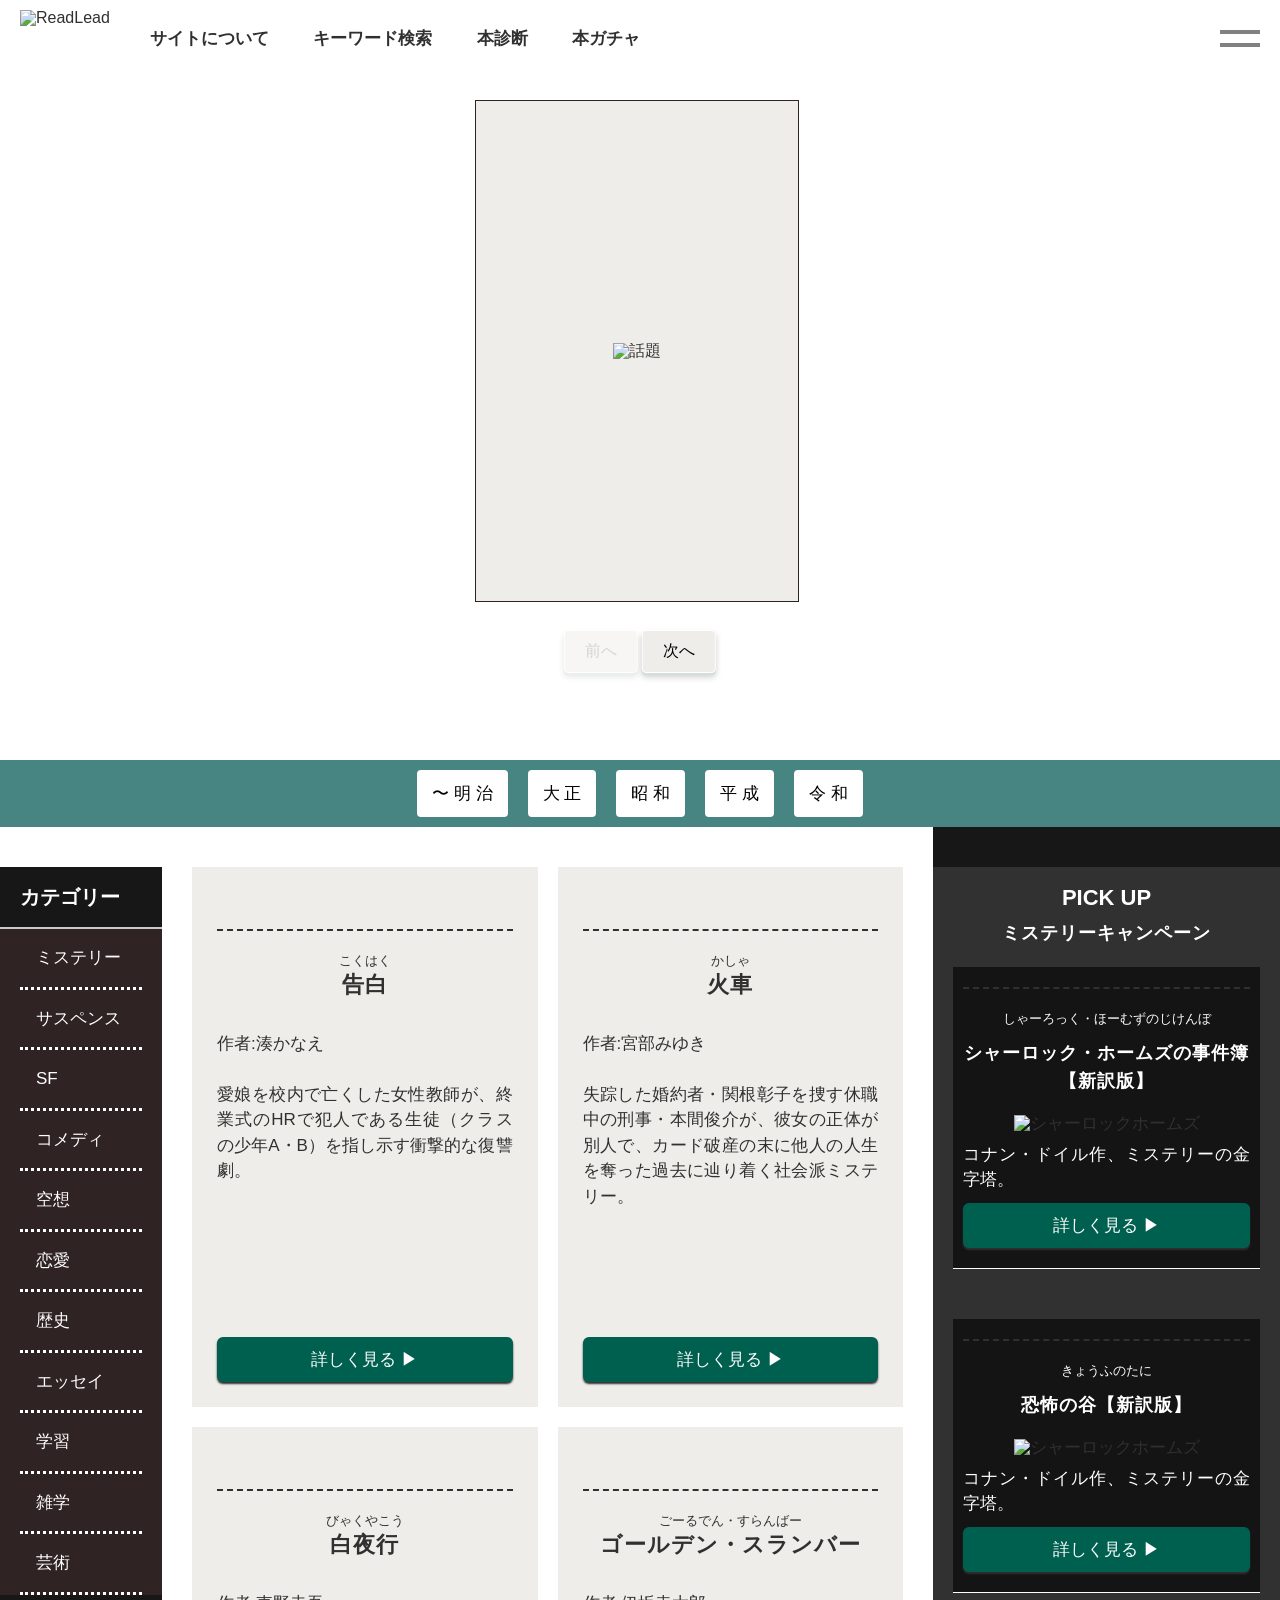
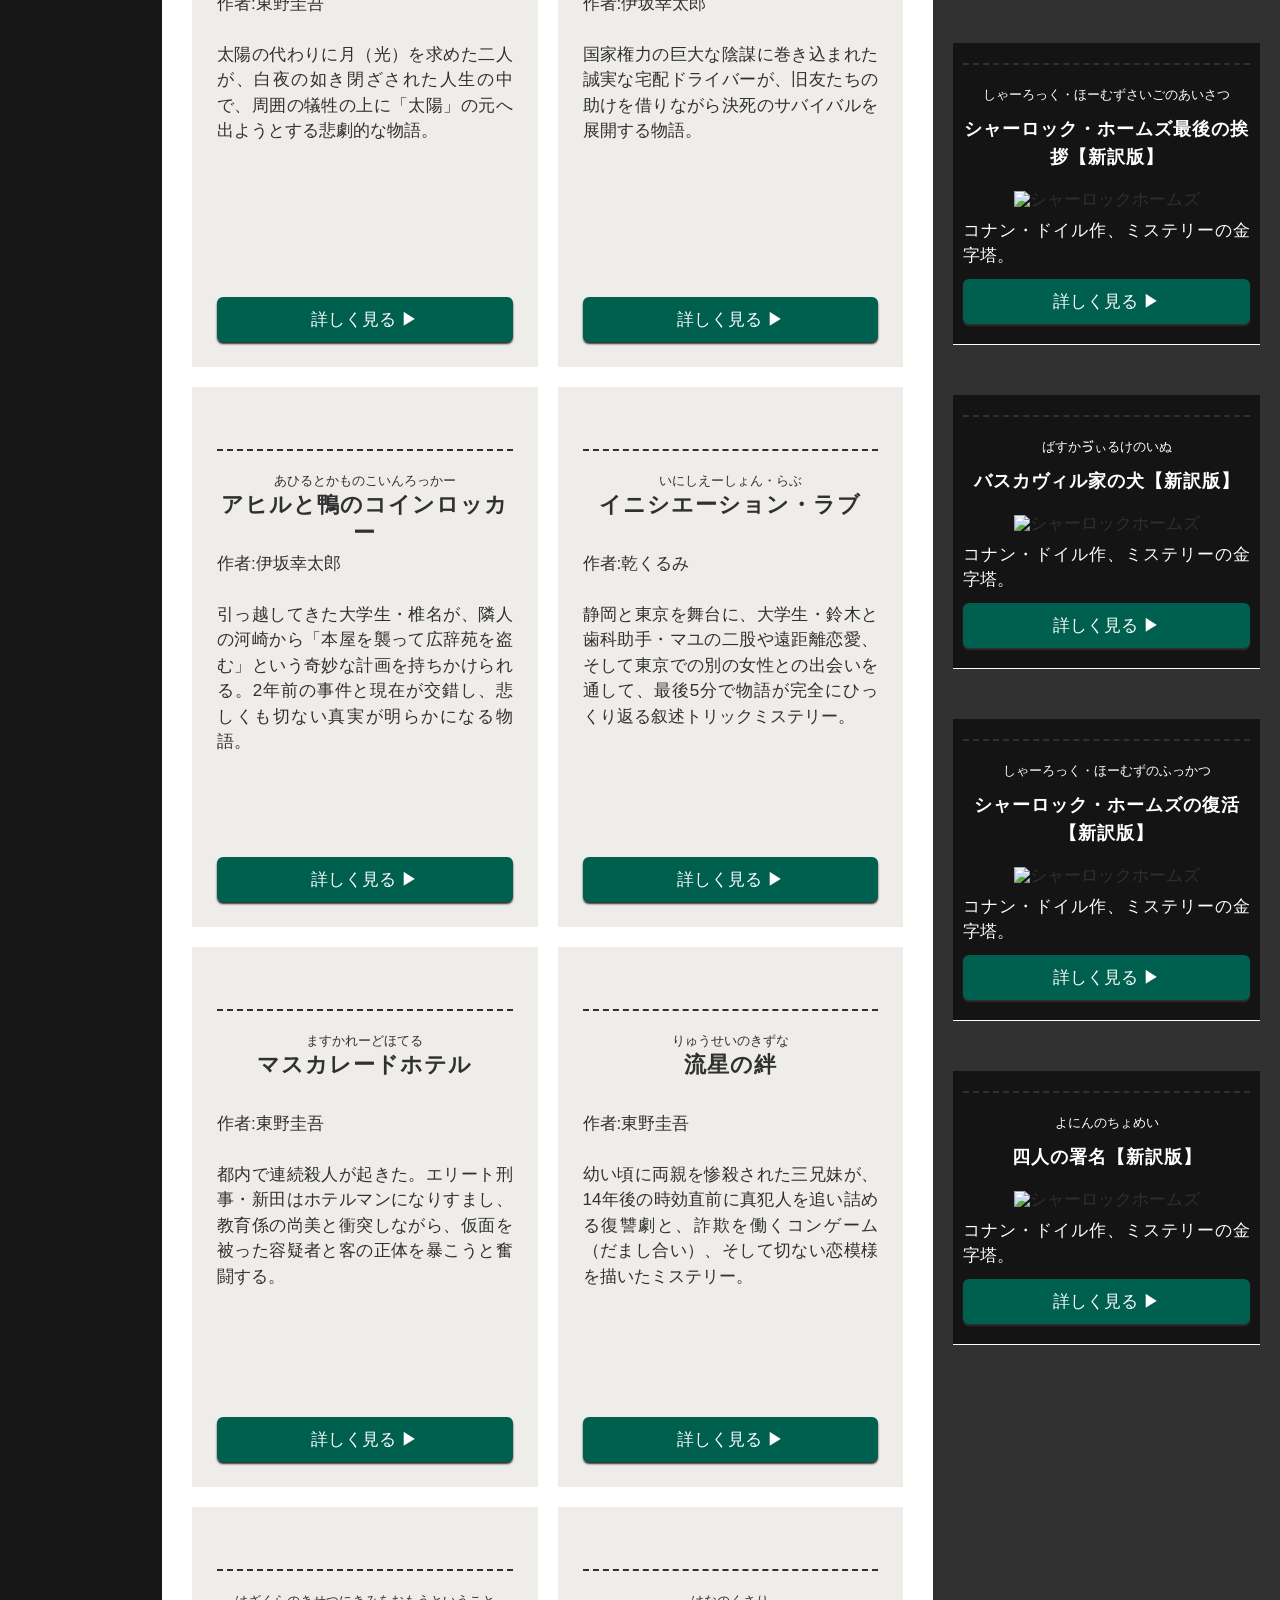
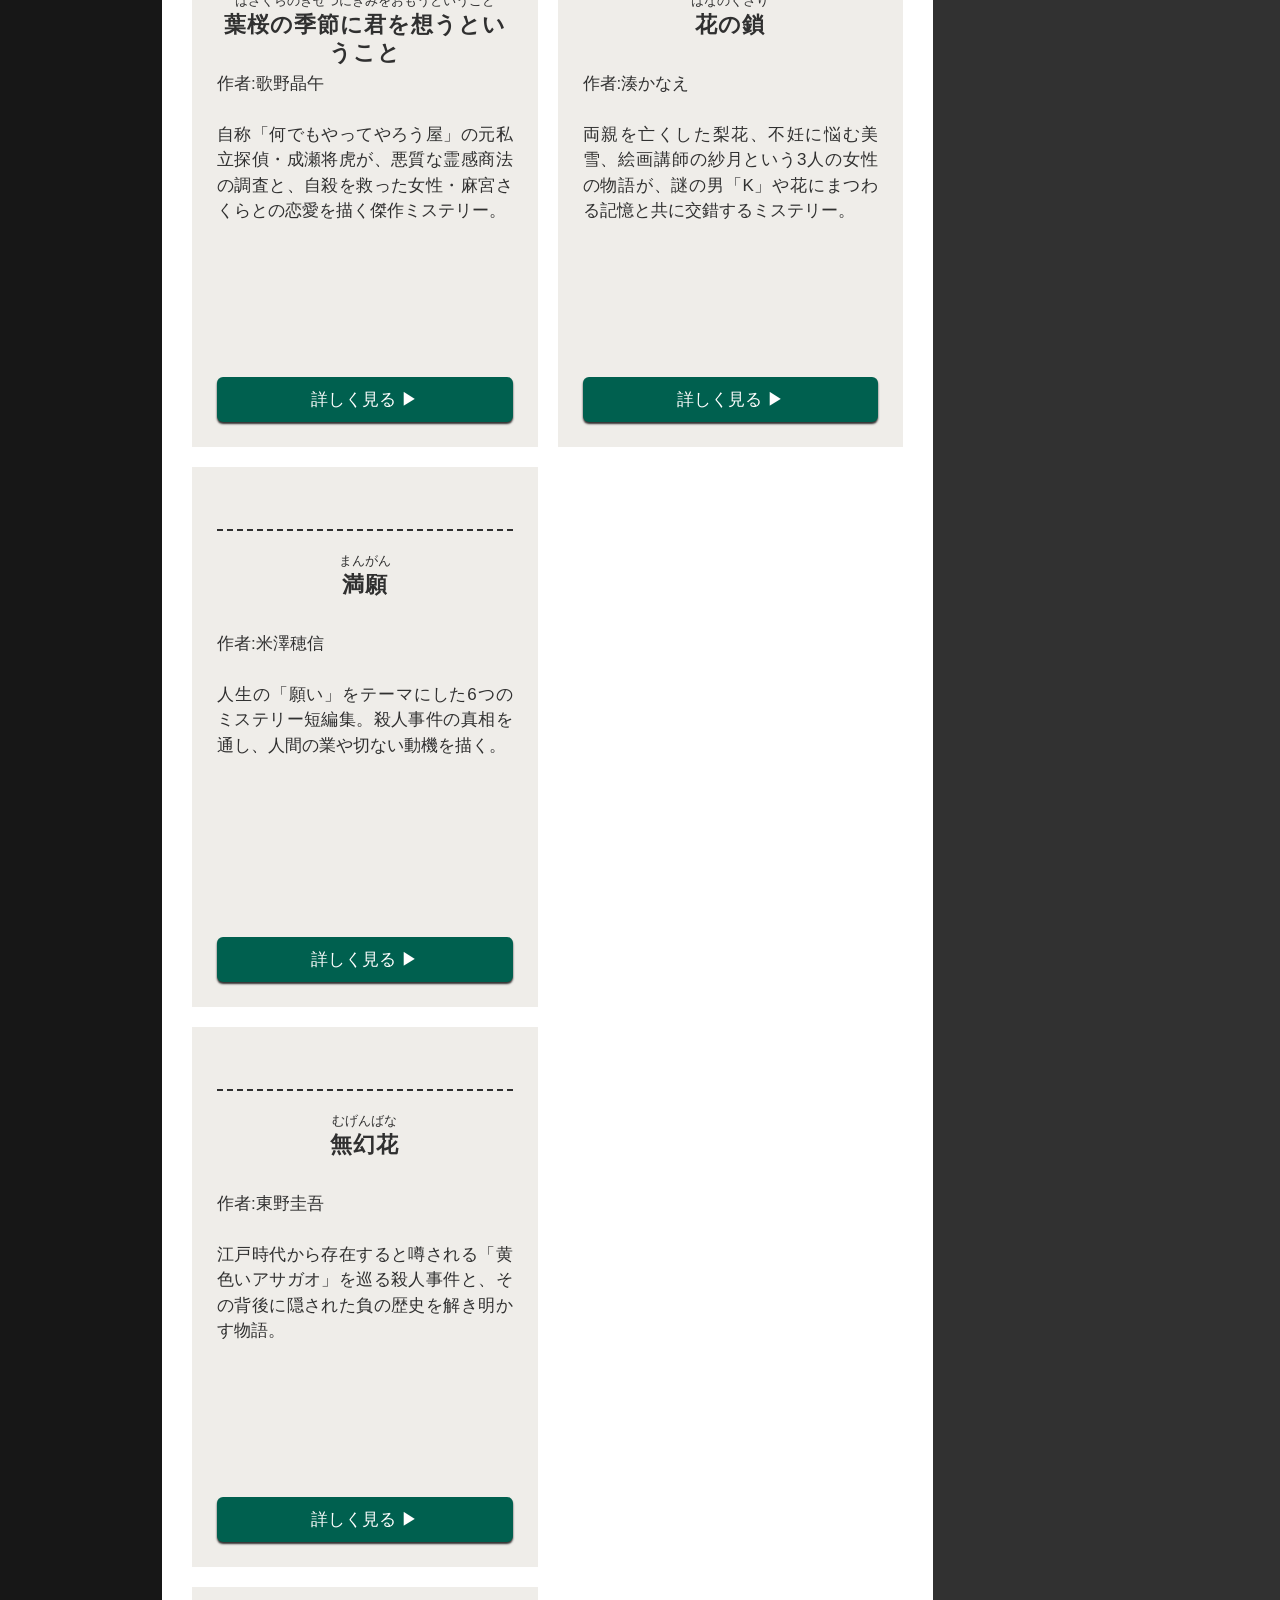
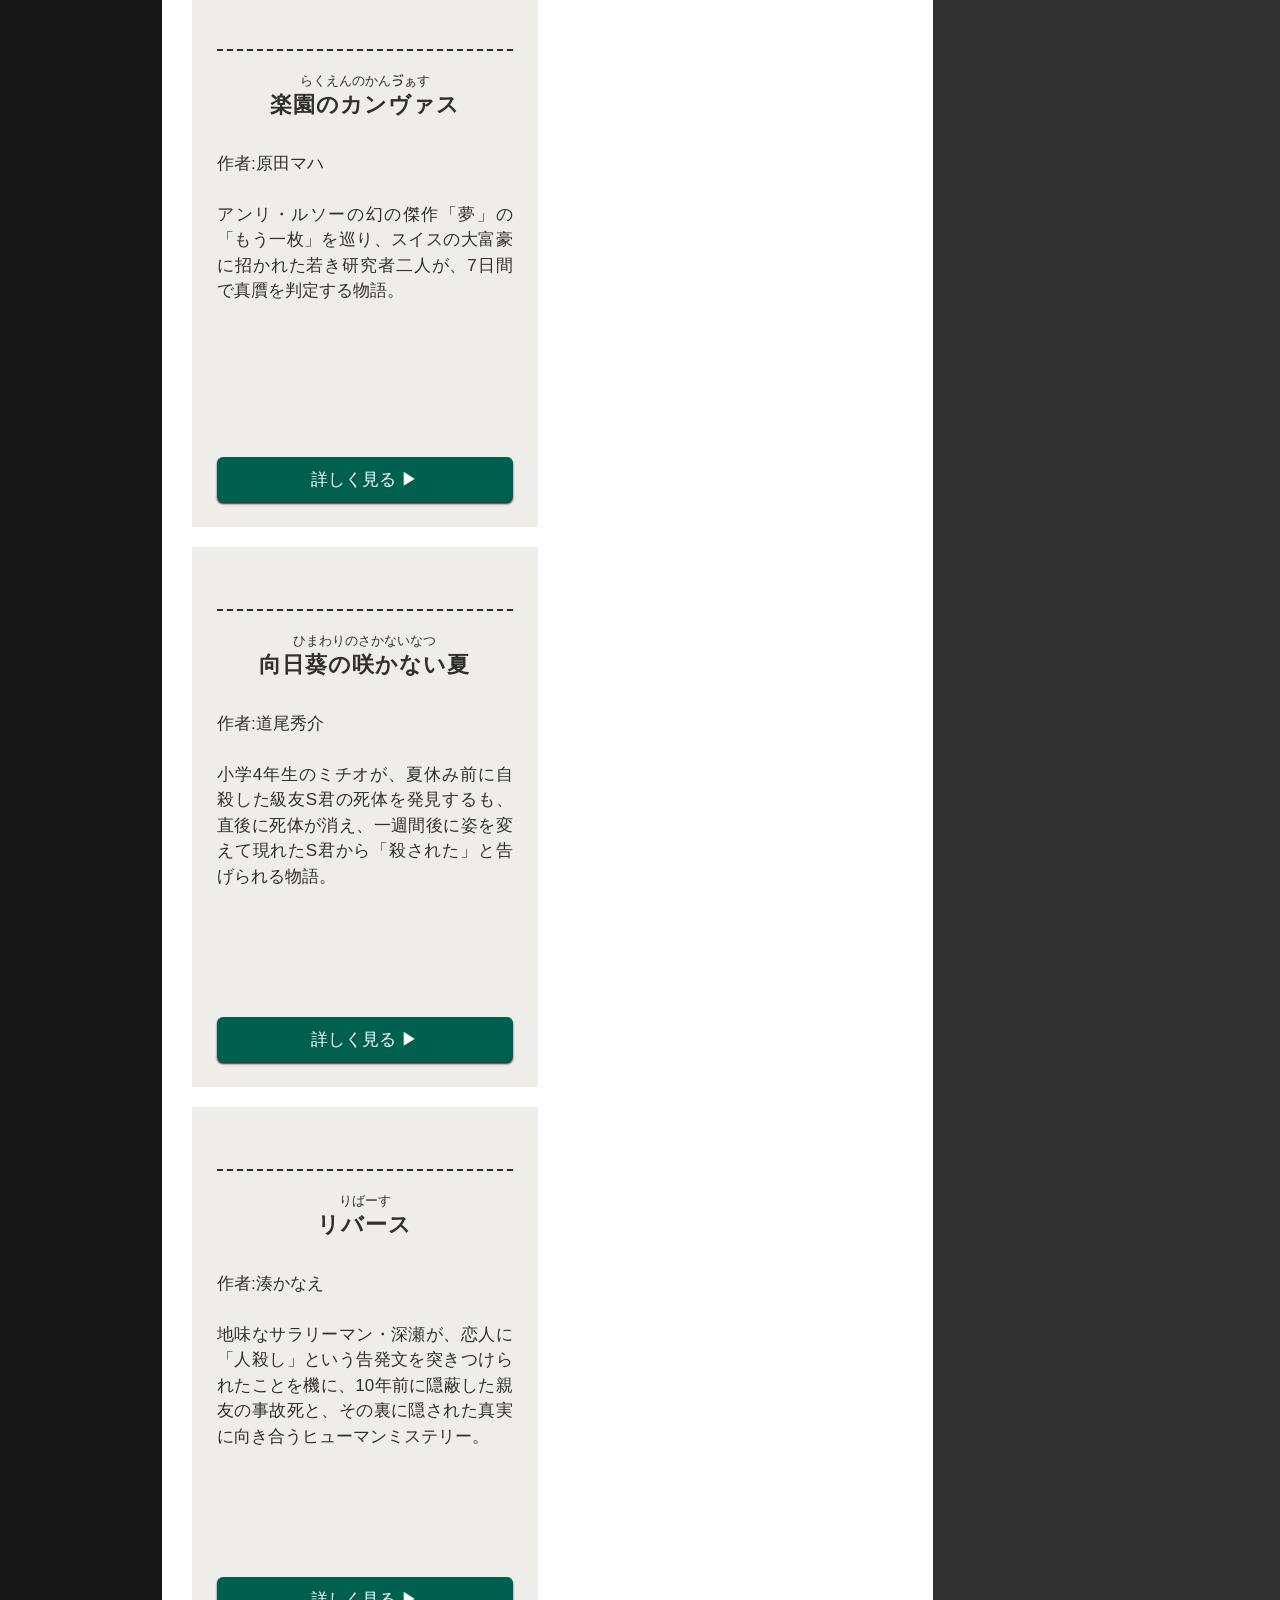
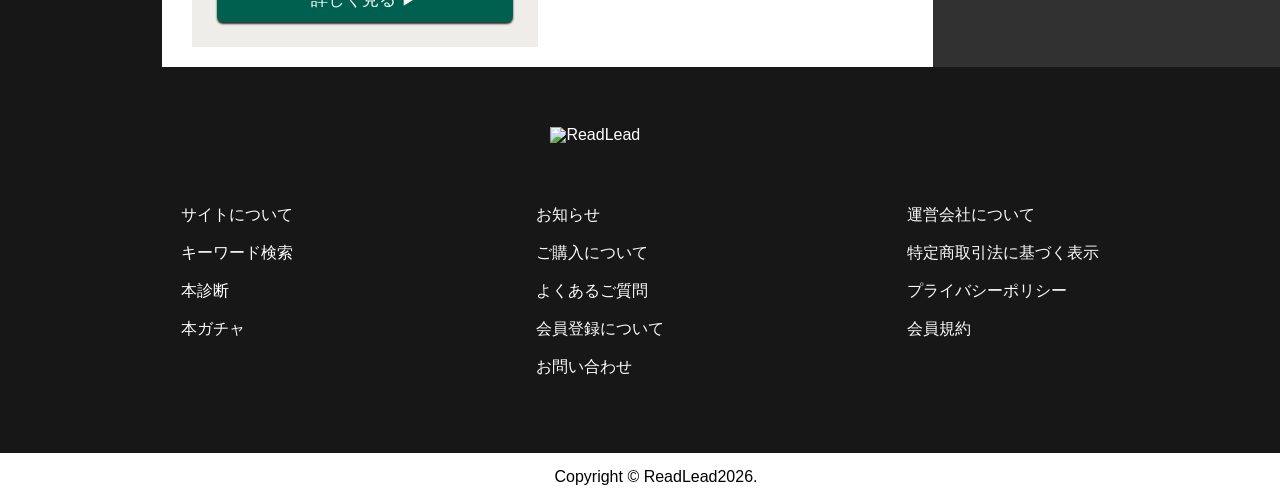
==== commit c0380f4e: "Update index.html" ====
--- a/index.html
+++ b/index.html
@@ -76,7 +76,7 @@
             <div class="page" id="page1">
                 <div class="page-front">
                     <div class="book_face">
-                        <img src="./img/book_face.webp" alt="話題の書籍">
+                        <img src="../img/book_face.webp" alt="話題">
                     </div>
                 </div>
                 <div class="page-back">
@@ -572,4 +572,4 @@
 
 </body>
 
-</html>+</html>
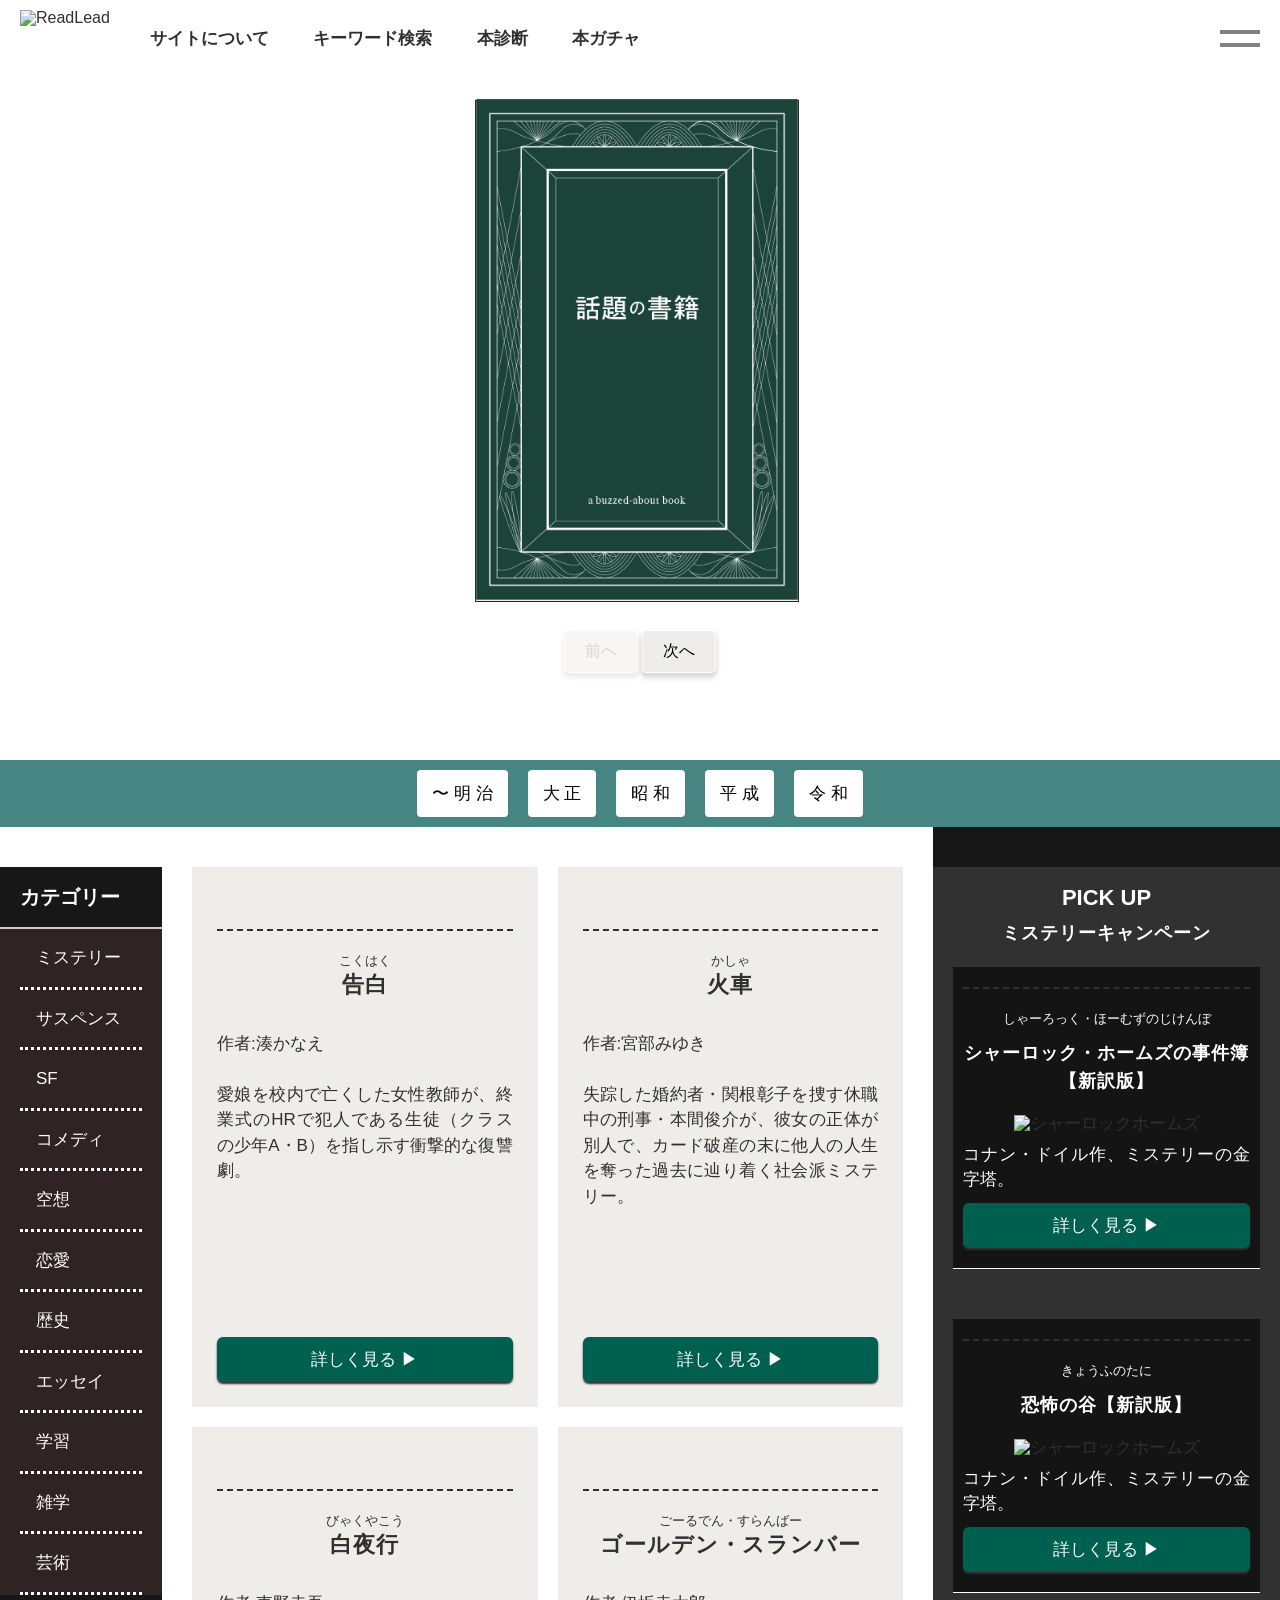
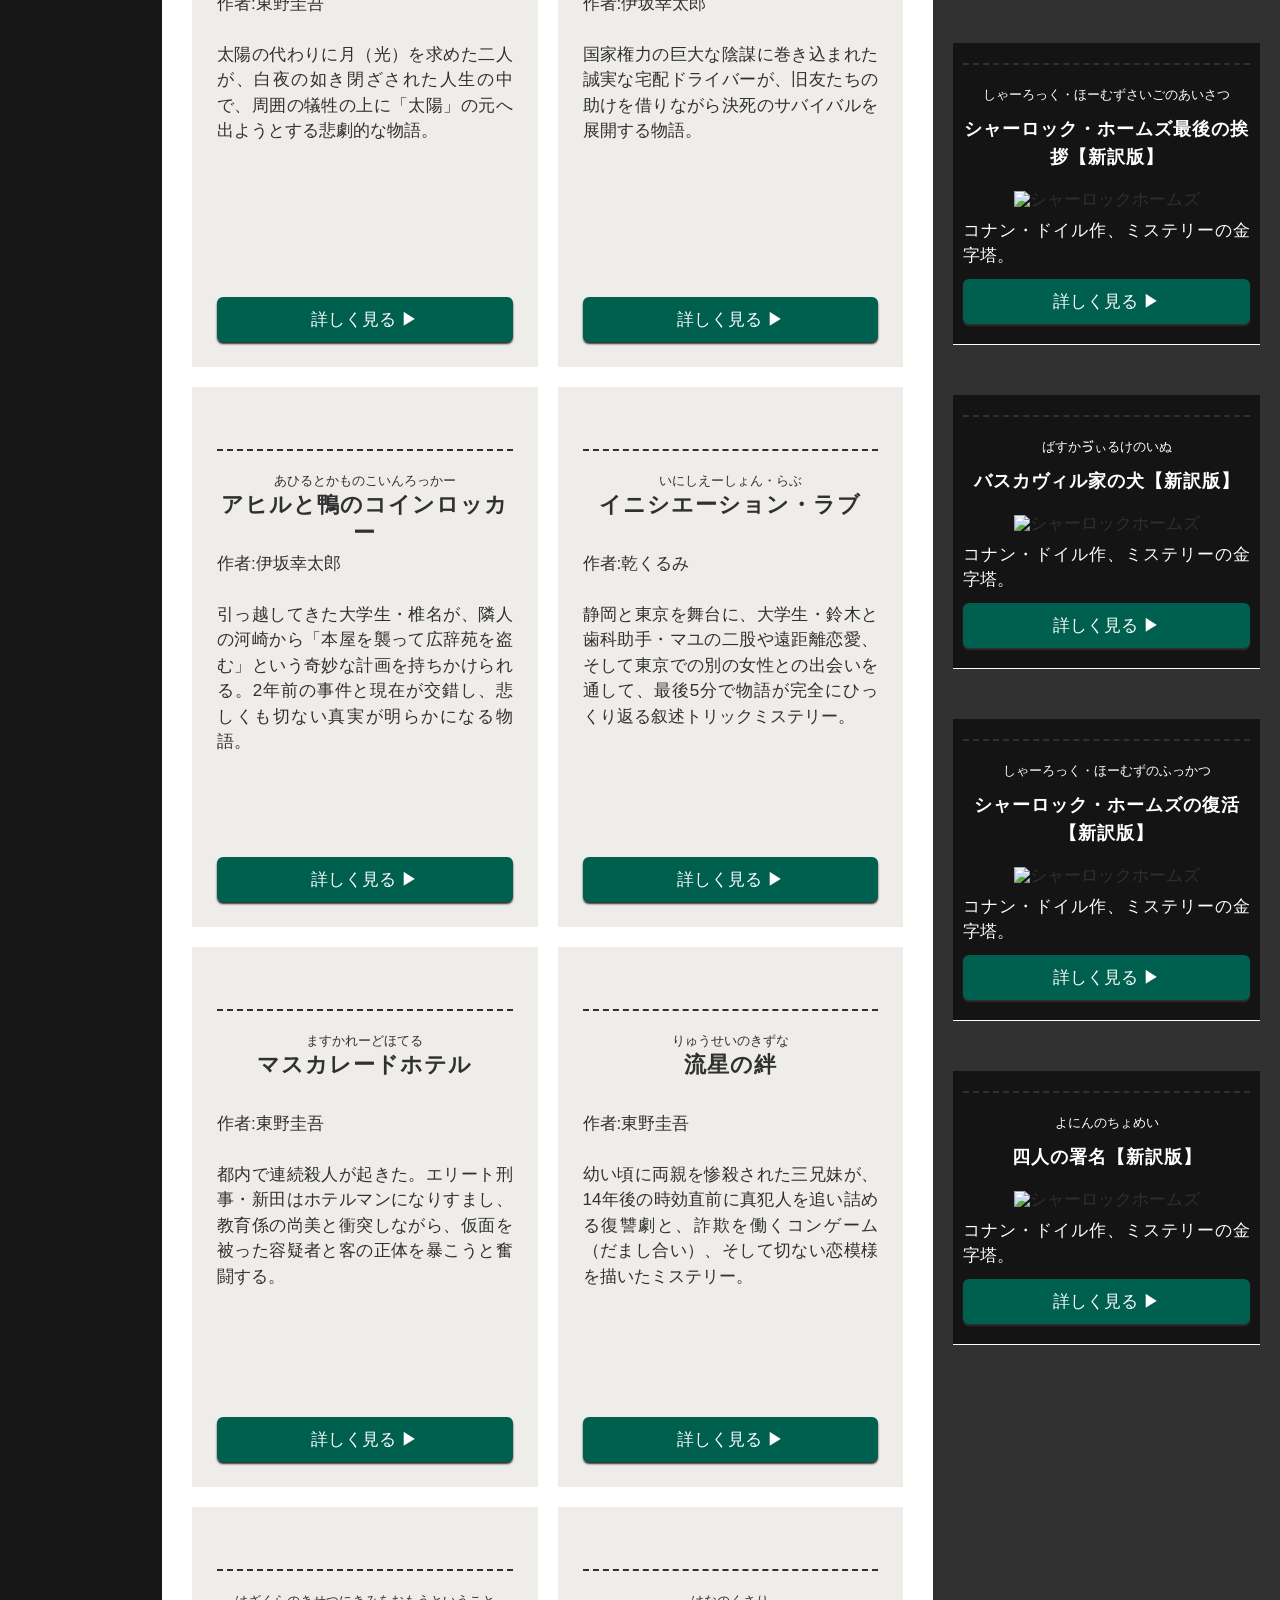
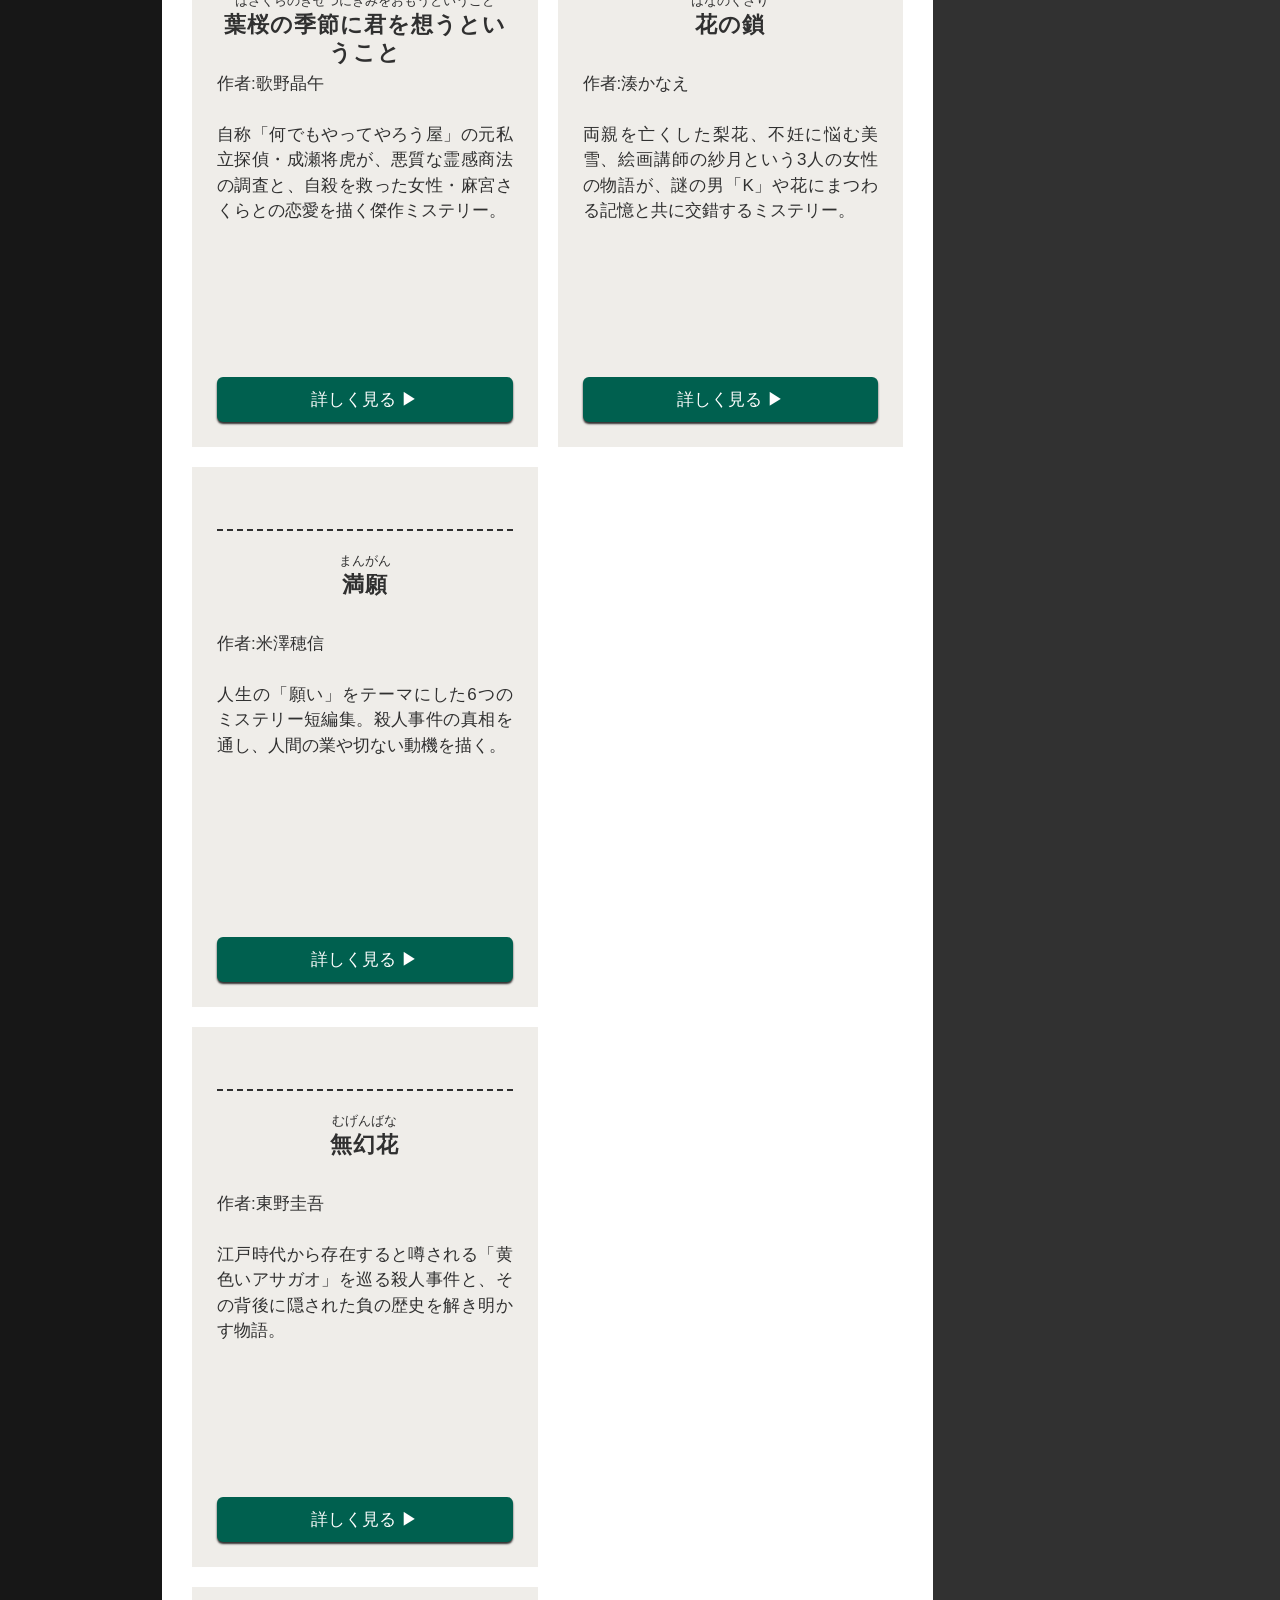
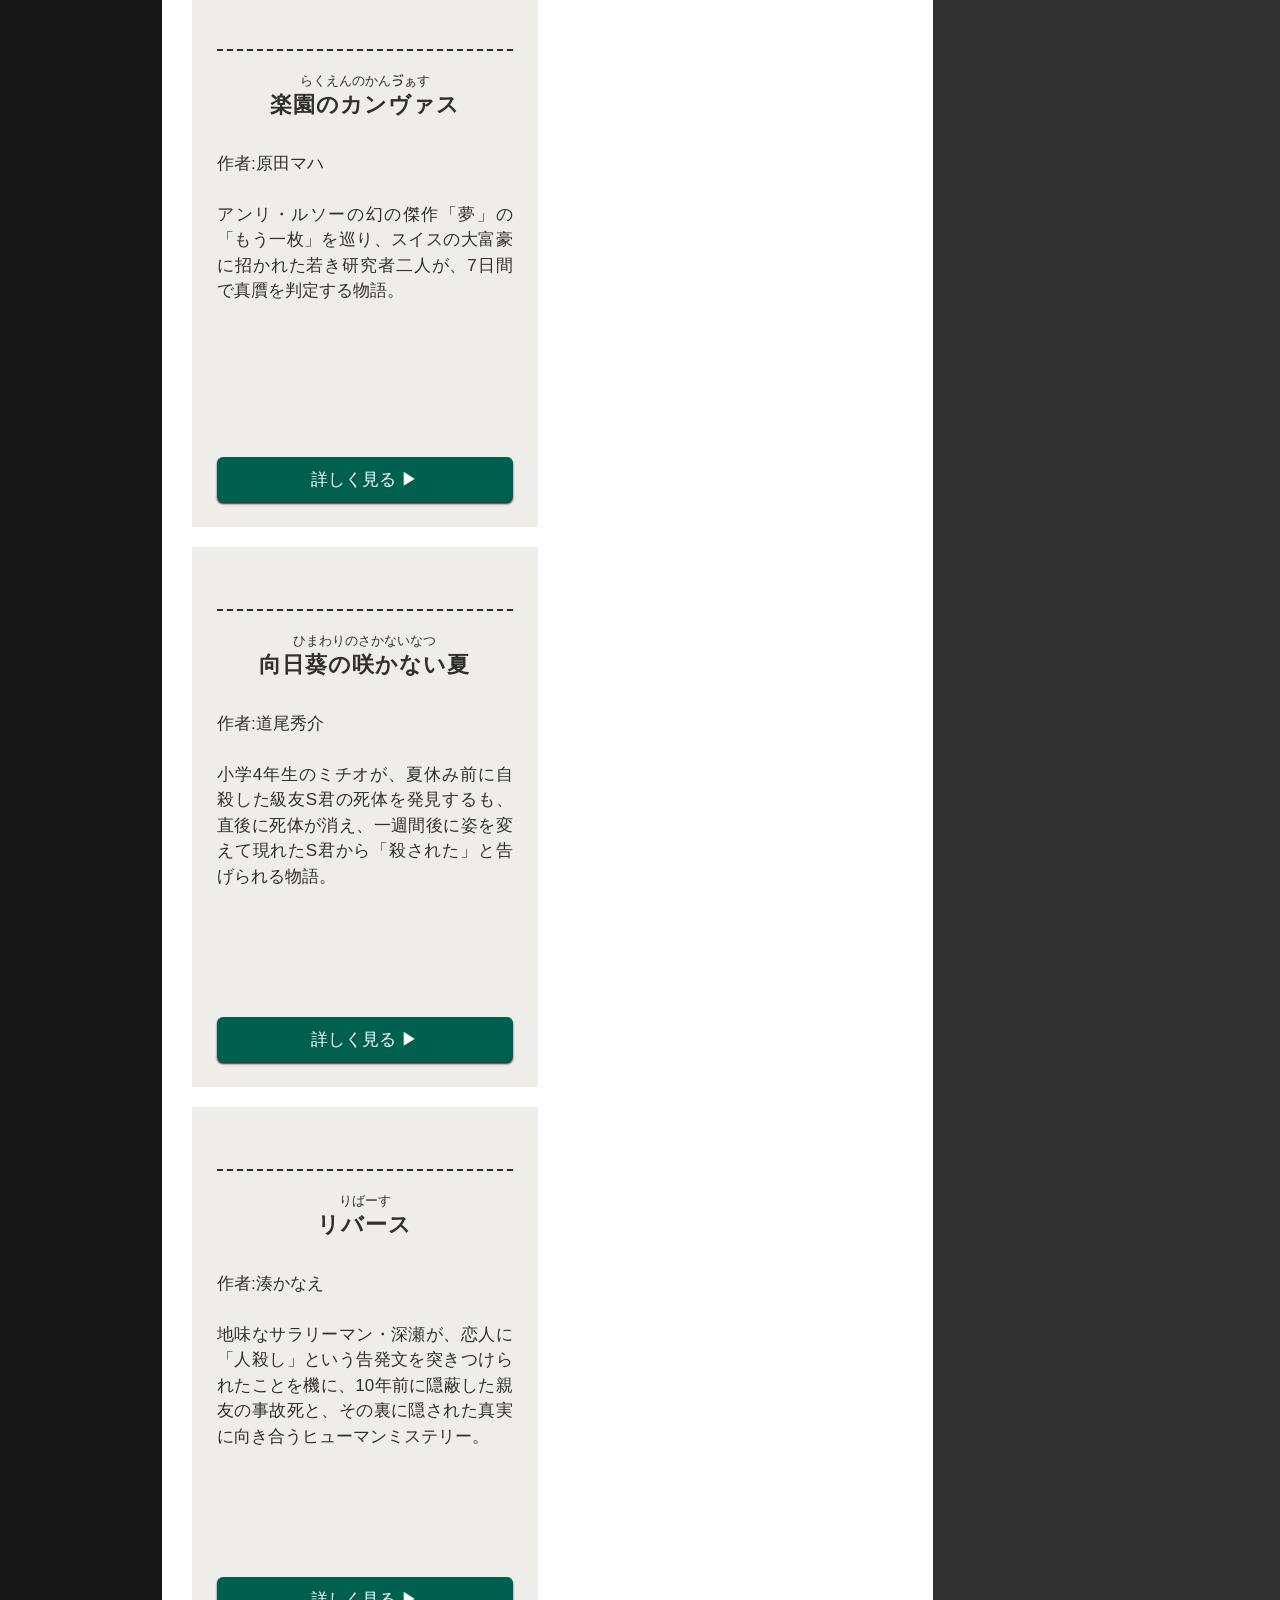
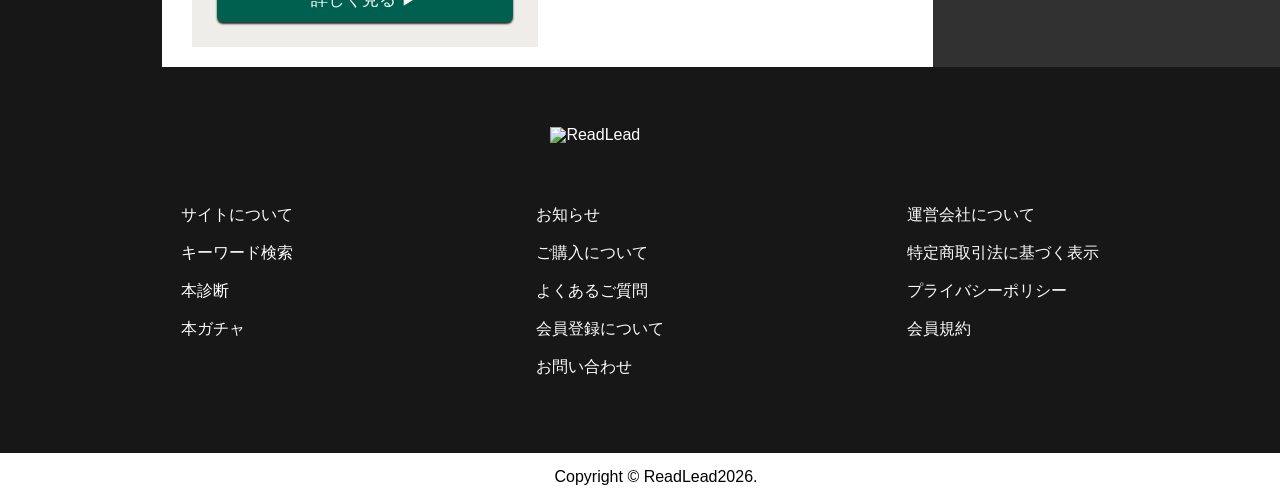
==== commit 214c882e: "Update index.html" ====
--- a/index.html
+++ b/index.html
@@ -76,7 +76,7 @@
             <div class="page" id="page1">
                 <div class="page-front">
                     <div class="book_face">
-                        <img src="../img/book_face.webp" alt="話題">
+                        <img src="book_face2.png" alt="話題">
                     </div>
                 </div>
                 <div class="page-back">
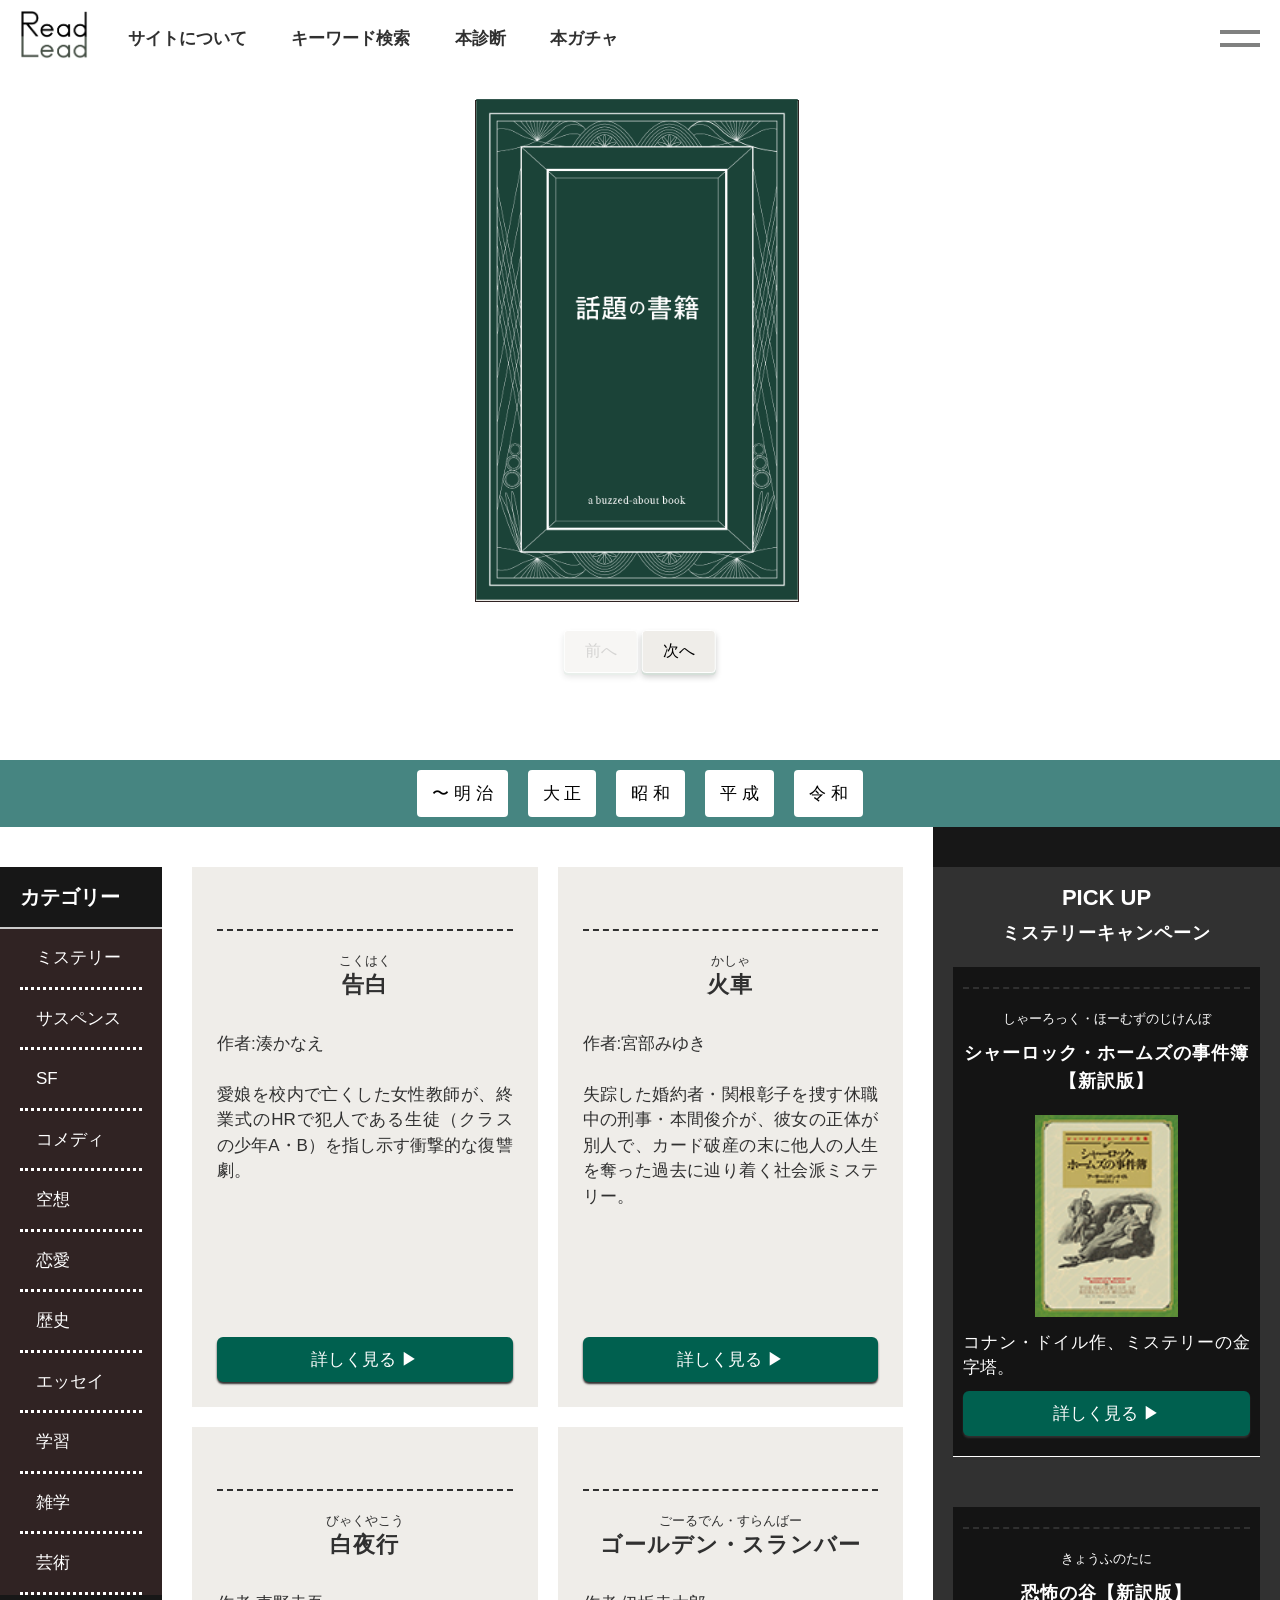
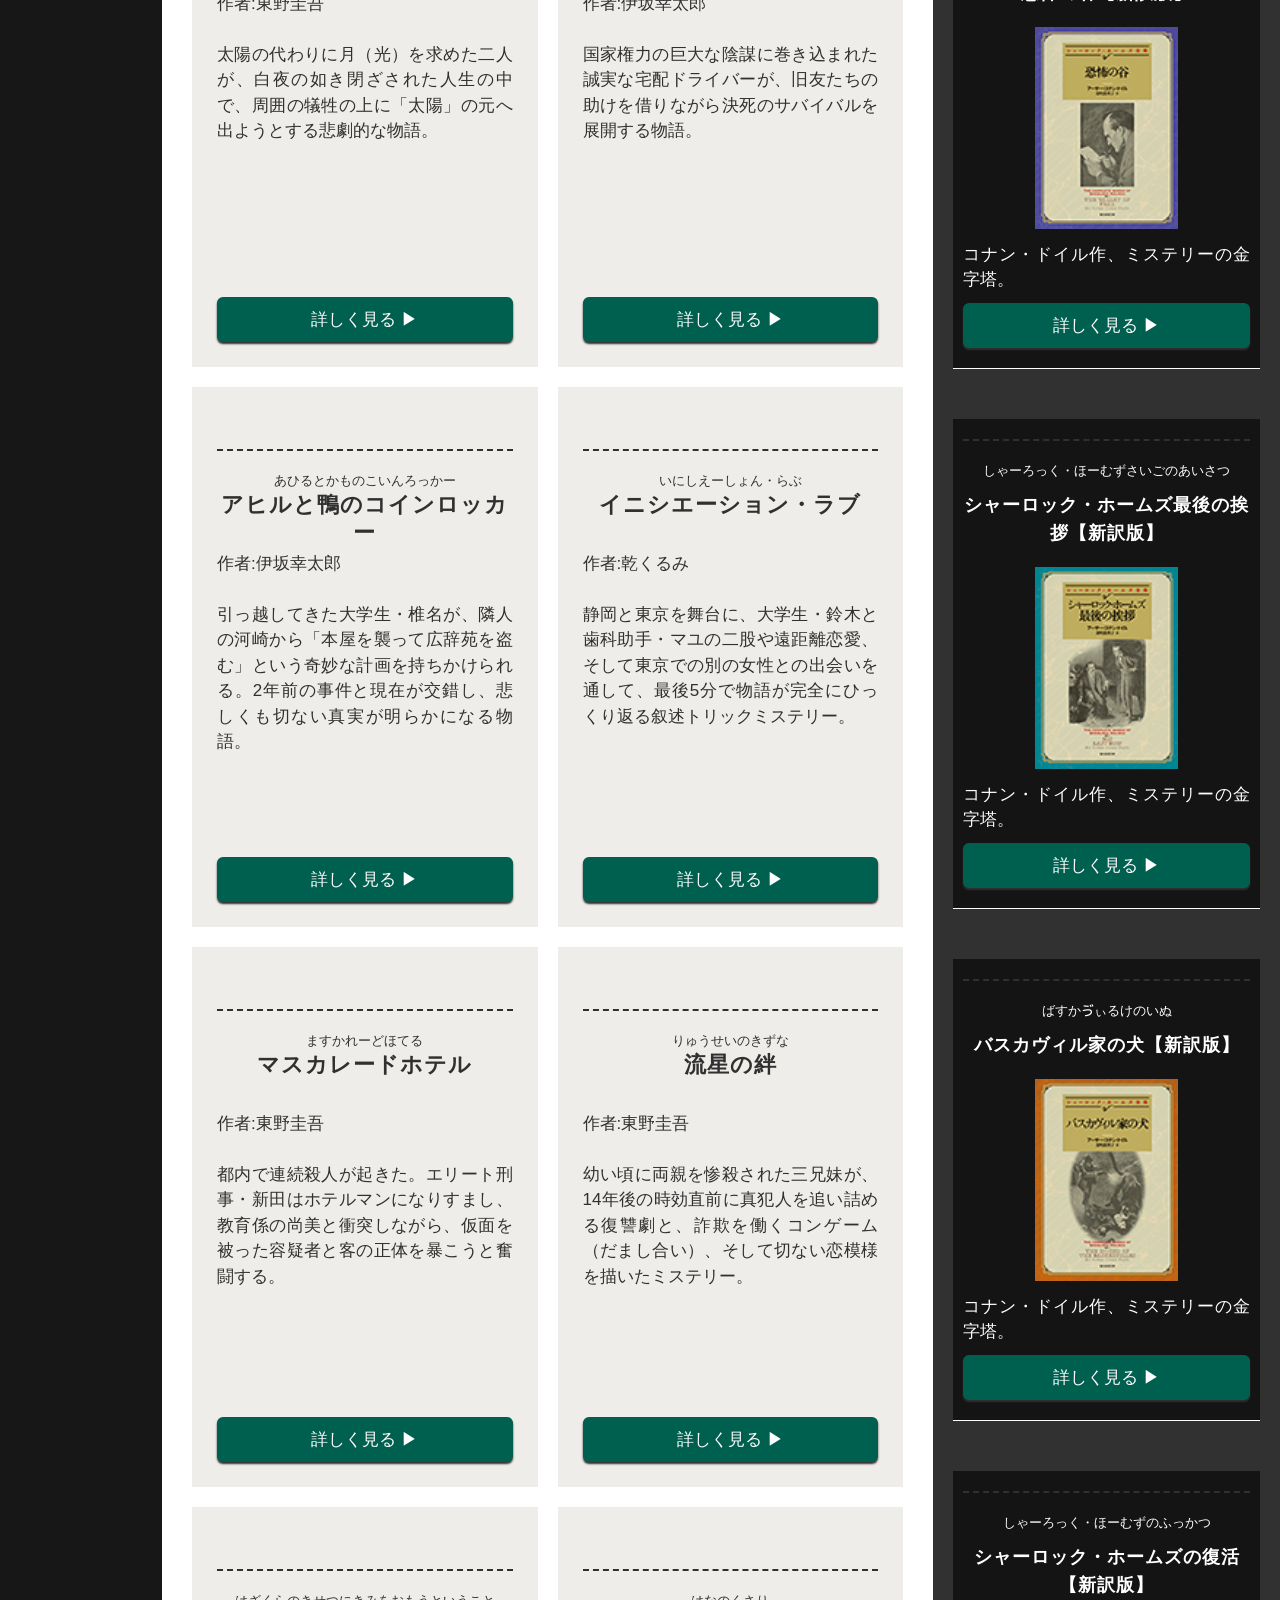
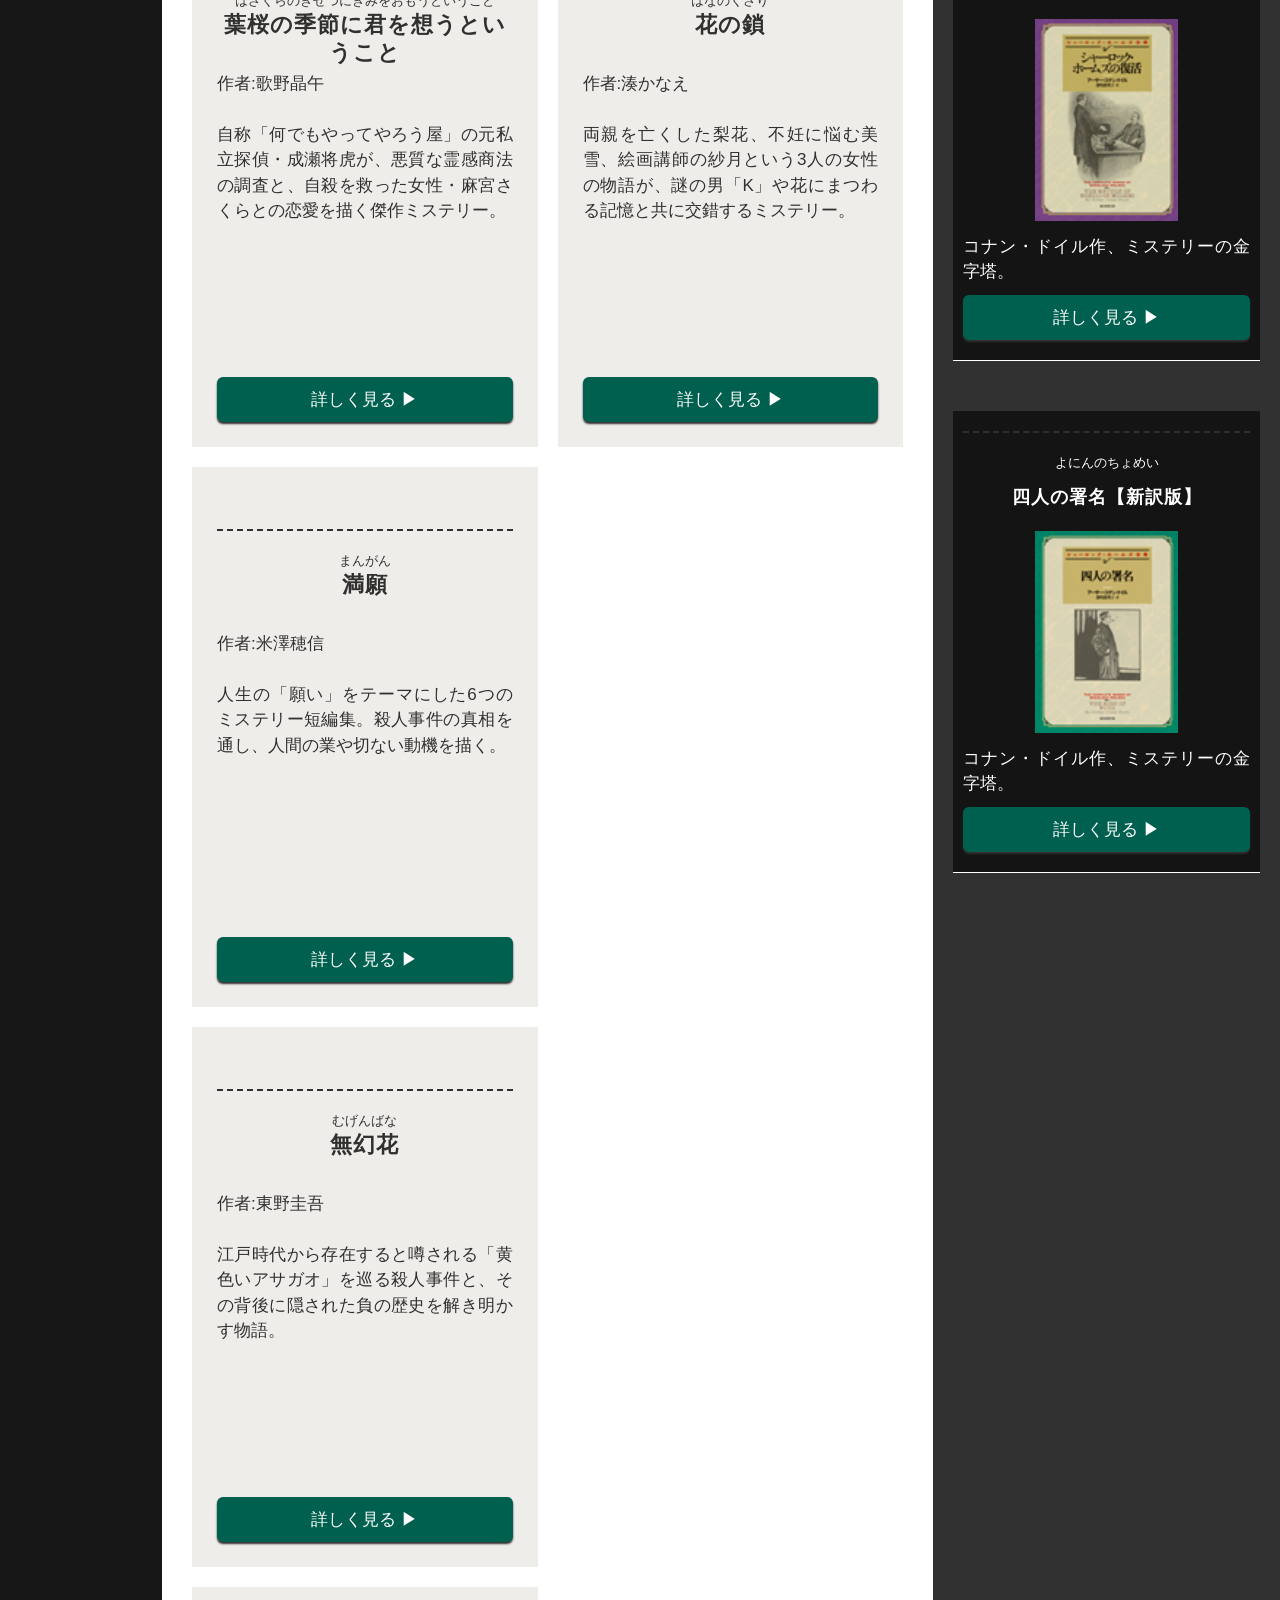
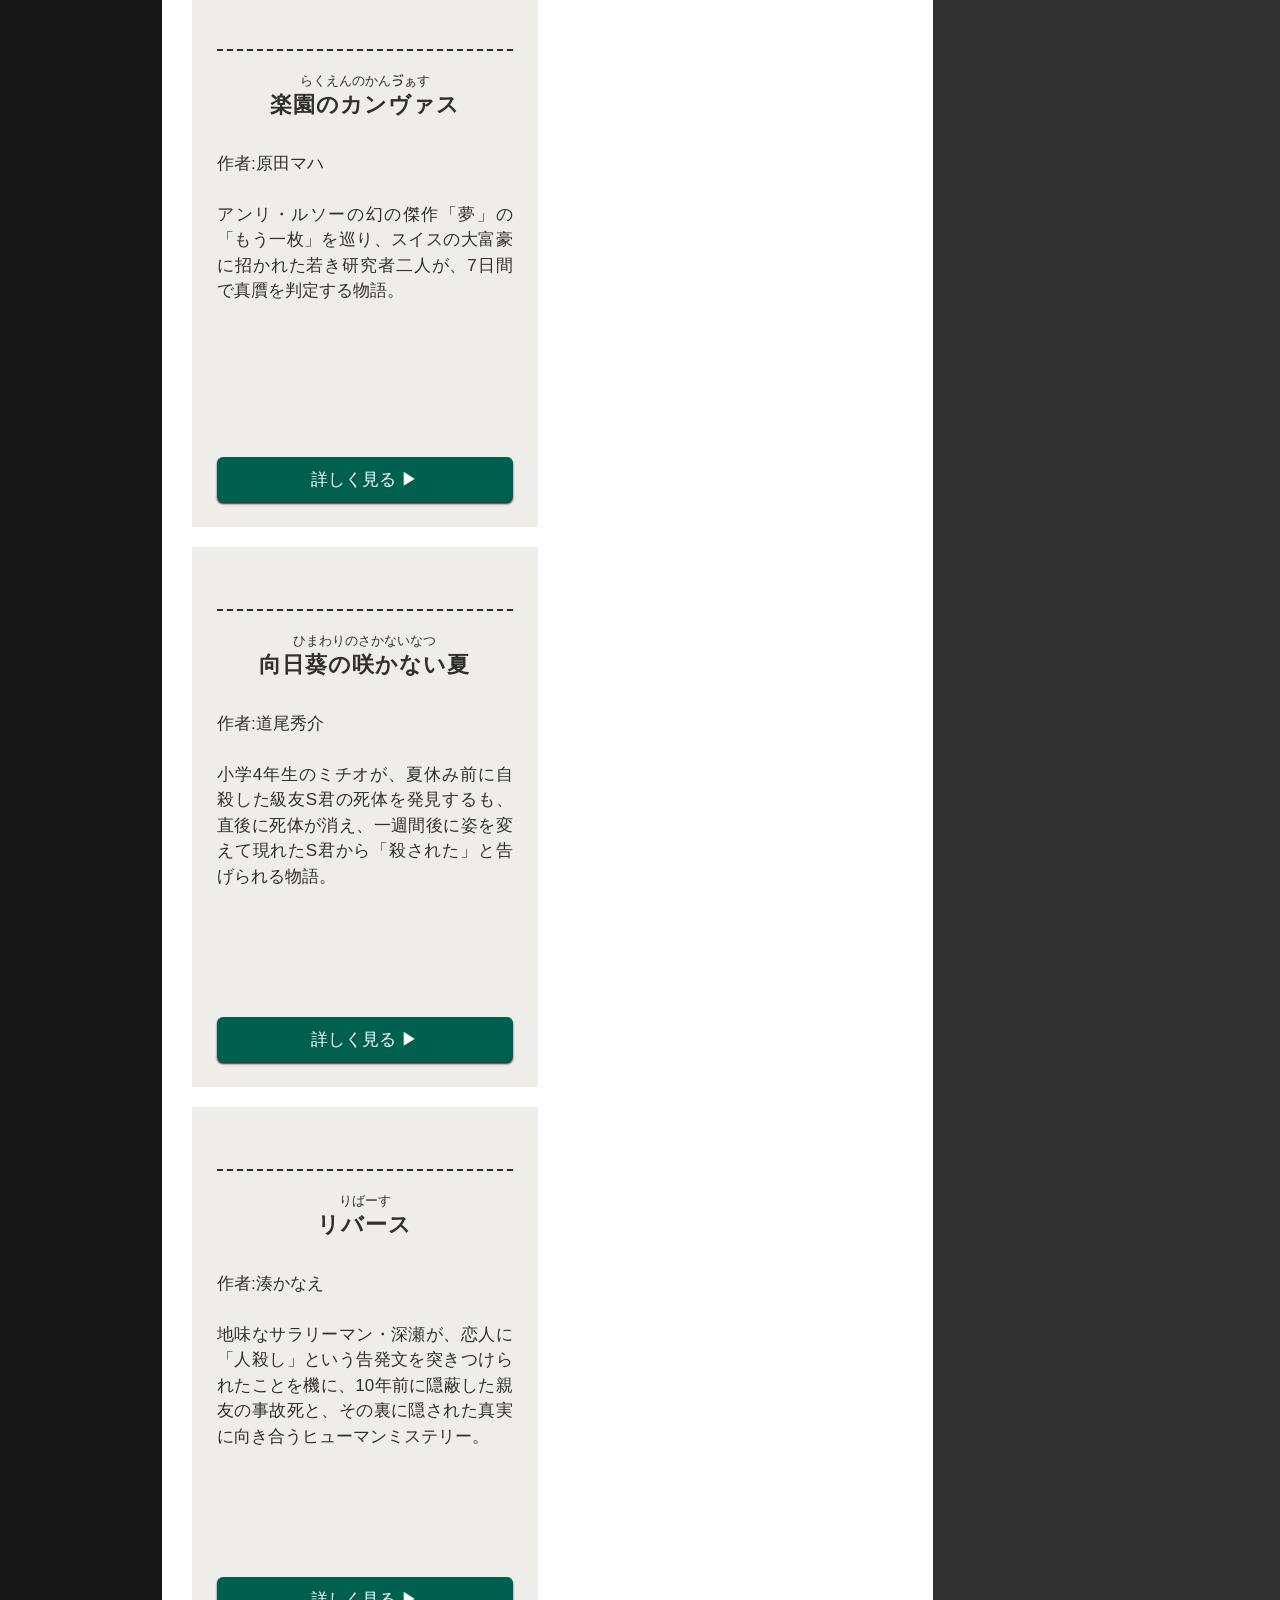
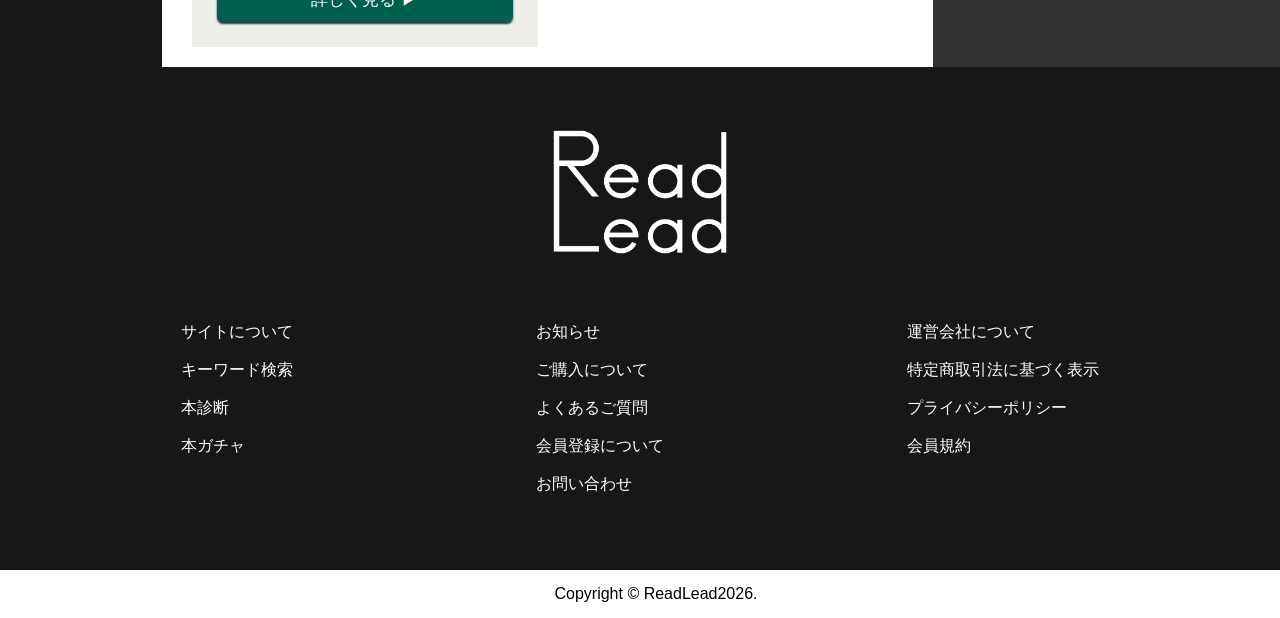
==== commit c40e9392: "Update index.html" ====
--- a/index.html
+++ b/index.html
@@ -15,7 +15,7 @@
 <body>
     <header>
         <div class="header_in">
-            <a href="#" class="logo_box"><img src="./img/logo.webp" alt="ReadLead" class="logo"></a>
+            <a href="#" class="logo_box"><img src="logo.png" alt="ReadLead" class="logo"></a>
             <div class="header_menu">
                 <a href="#">サイトについて</a>
                 <a href="#">キーワード検索</a>
@@ -30,7 +30,7 @@
                     <span></span>
                 </div>
                 <div class="menulist">
-                    <img src="./img/logo2.png" alt="">
+                    <img src="logo2.png" alt="">
                     <a href="#">
                         <p>サイトについて</p>
                     </a>
@@ -84,7 +84,7 @@
             </div>
 
             <div class="page" id="page2">
-                <div class="page-front box"><img src="./img/good1.webp" alt="">
+                <div class="page-front box"><img src="good1.webp" alt="">
                     <p class="small_text">いん・ざ・めがちゃーち</p>
                     <h2>イン・ザ・メガチャーチ</h2>
                     <h3>作者：朝井リョウ</h3>
@@ -96,7 +96,7 @@
             </div>
 
             <div class="page" id="page3">
-                <div class="page-front box"><img src="./img/good2.jpg" alt="">
+                <div class="page-front box"><img src="good2.jpg" alt="">
                     <p class="small_text">ぼくにはとりのことばがわかる</p>
                     <h2>僕には鳥の言葉がわかる</h2>
                     <h3>作者：鈴木俊貴</h3>
@@ -108,7 +108,7 @@
             </div>
 
             <div class="page" id="page4">
-                <div class="page-front box"><img src="./img/good3.jpg" alt="">
+                <div class="page-front box"><img src="good3.jpg" alt="">
                     <p class="small_text">えぴくろすのしょほうせん</p>
                     <h2>エピクロスの処方箋</h2>
                     <h3>作者：夏川草介</h3>
@@ -120,7 +120,7 @@
             </div>
 
             <div class="page" id="page5">
-                <div class="page-front box"><img src="./img/good4.jpg" alt="">
+                <div class="page-front box"><img src="good4.jpg" alt="">
                     <p class="small_text">ころしやのえいぎょうじゅつ</p>
                     <h2>殺し屋の営業術</h2>
                     <h3>作者：野宮有</h3>
@@ -132,7 +132,7 @@
             </div>
 
             <div class="page" id="page6">
-                <div class="page-front box"><img src="./img/good5.jpg" alt="">
+                <div class="page-front box"><img src="good5.jpg" alt="">
                     <p class="small_text">うしなわれたかお</p>
                     <h2>失われた貌</h2>
                     <h3>作者：櫻田智也</h3>
@@ -145,7 +145,7 @@
             </div>
 
             <div class="page" id="page7">
-                <div class="page-front box"><img src="./img/good6.jpg" alt="">
+                <div class="page-front box"><img src="good6.jpg" alt="">
                     <p class="small_text">さよならじゃばうぉっく</p>
                     <h2>さよならジャバウォック</h2>
                     <h3>作者：伊坂幸太郎</h3>
@@ -158,7 +158,7 @@
             </div>
 
             <div class="page" id="page8">
-                <div class="page-front box"><img src="./img/good7.jpg" alt="">
+                <div class="page-front box"><img src="good7.jpg" alt="">
                     <p class="small_text">たんていこいしはこいしない</p>
                     <h2>探偵小石は恋しない</h2>
                     <h3>作者：森バジル</h3>
@@ -227,7 +227,7 @@
                         <div class="BooksLeft">
                             <a href="#">
                                 <div class="book">
-                                    <img src="./img/1.webp" class="book2" alt="">
+                                    <img src="book1.webp" class="book2" alt="">
                                     <p class="small_text">こくはく</p>
                                     <h2>告白</h2>
                                     <p class="caption">作者:湊かなえ<br><br>
@@ -237,7 +237,7 @@
                             </a>
                             <a href="#">
                                 <div class="book">
-                                    <img src="./img/2.webp" class="book2" alt="">
+                                    <img src="book2.webp" class="book2" alt="">
                                     <p class="small_text">びゃくやこう</p>
                                     <h2>白夜行</h2>
                                     <p class="caption">作者:東野圭吾<br><br>
@@ -247,7 +247,7 @@
                             </a>
                             <a href="#">
                                 <div class="book">
-                                    <img src="./img/3.webp" class="book2" alt="">
+                                    <img src="book3.webp" class="book2" alt="">
                                     <p class="small_text">あひるとかものこいんろっかー</p>
                                     <h2>アヒルと鴨のコインロッカー</h2>
                                     <p class="caption">作者:伊坂幸太郎<br><br>
@@ -258,7 +258,7 @@
                             </a>
                             <a href="#">
                                 <div class="book">
-                                    <img src="./img/4.webp" class="book2" alt="">
+                                    <img src="book4.webp" class="book2" alt="">
                                     <p class="small_text">ますかれーどほてる</p>
                                     <h2>マスカレードホテル</h2>
                                     <p class="caption">作者:東野圭吾<br><br>
@@ -269,7 +269,7 @@
                             </a>
                             <a href="#">
                                 <div class="book">
-                                    <img src="./img/5.webp" class="book2" alt="">
+                                    <img src="book5.webp" class="book2" alt="">
                                     <p class="small_text">はざくらのきせつにきみをおもうということ</p>
                                     <h2>葉桜の季節に君を想うということ</h2>
                                     <p class="caption">作者:歌野晶午<br><br>
@@ -283,7 +283,7 @@
                         <div class="BooksCenter">
                             <a href="#">
                                 <div class="book">
-                                    <img src="./img/6.webp" class="book2" alt="">
+                                    <img src="book6.webp" class="book2" alt="">
                                     <p class="small_text">かしゃ</p>
                                     <h2>火車</h2>
                                     <p class="caption">作者:宮部みゆき<br><br>
@@ -293,7 +293,7 @@
                             </a>
                             <a href="#">
                                 <div class="book">
-                                    <img src="./img/7.webp" class="book2" alt="">
+                                    <img src="book7.webp" class="book2" alt="">
                                     <p class="small_text">ごーるでん・すらんばー</p>
                                     <h2>ゴールデン・スランバー</h2>
                                     <p class="caption">作者:伊坂幸太郎<br><br>
@@ -303,7 +303,7 @@
                             </a>
                             <a href="#">
                                 <div class="book">
-                                    <img src="./img/8.webp" class="book2" alt="">
+                                    <img src="book8.webp" class="book2" alt="">
                                     <p class="small_text">いにしえーしょん・らぶ</p>
                                     <h2>イニシエーション・ラブ</h2>
                                     <p class="caption">作者:乾くるみ<br><br>
@@ -314,7 +314,7 @@
                             </a>
                             <a href="#">
                                 <div class="book">
-                                    <img src="./img/9.webp" class="book2" alt="">
+                                    <img src="book9.webp" class="book2" alt="">
                                     <p class="small_text">りゅうせいのきずな</p>
                                     <h2>流星の絆</h2>
                                     <p class="caption">作者:東野圭吾<br><br>
@@ -325,7 +325,7 @@
                             </a>
                             <a href="#">
                                 <div class="book">
-                                    <img src="./img/10.webp" class="book2" alt="">
+                                    <img src="book10.webp" class="book2" alt="">
                                     <p class="small_text">はなのくさり</p>
                                     <h2>花の鎖</h2>
                                     <p class="caption">作者:湊かなえ<br><br>
@@ -340,7 +340,7 @@
                         <div class="BooksRight">
                             <a href="#">
                                 <div class="book">
-                                    <img src="./img/11.webp" class="book2" alt="">
+                                    <img src="book11.webp" class="book2" alt="">
                                     <p class="small_text">まんがん</p>
                                     <h2>満願</h2>
                                     <p class="caption">作者:米澤穂信<br><br>
@@ -350,7 +350,7 @@
                             </a>
                             <a href="#">
                                 <div class="book">
-                                    <img src="./img/12.webp" class="book2" alt="">
+                                    <img src="book12.webp" class="book2" alt="">
                                     <p class="small_text">むげんばな</p>
                                     <h2>無幻花</h2>
                                     <p class="caption">作者:東野圭吾<br><br>
@@ -360,7 +360,7 @@
                             </a>
                             <a href="#">
                                 <div class="book">
-                                    <img src="./img/13.webp" class="book2" alt="">
+                                    <img src="book13.webp" class="book2" alt="">
                                     <p class="small_text">らくえんのかんゔぁす</p>
                                     <h2>楽園のカンヴァス</h2>
                                     <p class="caption">作者:原田マハ<br><br>
@@ -370,7 +370,7 @@
                             </a>
                             <a href="#">
                                 <div class="book">
-                                    <img src="./img/14.webp" class="book2" alt="">
+                                    <img src="book14.webp" class="book2" alt="">
                                     <p class="small_text">ひまわりのさかないなつ</p>
                                     <h2>向日葵の咲かない夏</h2>
                                     <p class="caption">作者:道尾秀介<br><br>
@@ -381,7 +381,7 @@
                             </a>
                             <a href="#">
                                 <div class="book">
-                                    <img src="./img/15.webp" class="book2" alt="">
+                                    <img src="book15.webp" class="book2" alt="">
                                     <p class="small_text">りばーす</p>
                                     <h2>リバース</h2>
                                     <p class="caption">作者:湊かなえ<br><br>
@@ -403,7 +403,7 @@
                             <div class="pickup_book" class="pickup_book">
                                 <p class="small_text">しゃーろっく・ほーむずのじけんぼ</p>
                                 <h2>シャーロック・ホームズの事件簿【新訳版】</h2>
-                                <img src="./img/pickup1.jpg" alt="シャーロックホームズ">
+                                <img src="pickup1.jpg" alt="シャーロックホームズ">
                                 <p>コナン・ドイル作、ミステリーの金字塔。<br></p>
                                 <p class="button">詳しく見る ▶︎</p>
                             </div>
@@ -412,7 +412,7 @@
                             <div class="pickup_book" class="pickup_book">
                                 <p class="small_text">きょうふのたに</p>
                                 <h2>恐怖の谷【新訳版】</h2>
-                                <img src="./img/pickup2.jpg" alt="シャーロックホームズ">
+                                <img src="pickup2.jpg" alt="シャーロックホームズ">
                                 <p>コナン・ドイル作、ミステリーの金字塔。<br></p>
                                 <p class="button">詳しく見る ▶︎</p>
                             </div>
@@ -421,7 +421,7 @@
                             <div class="pickup_book" class="pickup_book">
                                 <p class="small_text">しゃーろっく・ほーむずさいごのあいさつ</p>
                                 <h2>シャーロック・ホームズ最後の挨拶【新訳版】</h2>
-                                <img src="./img/pickup3.jpg" alt="シャーロックホームズ">
+                                <img src="pickup3.jpg" alt="シャーロックホームズ">
                                 <p>コナン・ドイル作、ミステリーの金字塔。<br></p>
                                 <p class="button">詳しく見る ▶︎</p>
                             </div>
@@ -430,7 +430,7 @@
                             <div class="pickup_book" class="pickup_book">
                                 <p class="small_text">ばすかゔぃるけのいぬ</p>
                                 <h2>バスカヴィル家の犬【新訳版】</h2>
-                                <img src="./img/pickup4.jpg" alt="シャーロックホームズ">
+                                <img src="pickup4.jpg" alt="シャーロックホームズ">
                                 <p>コナン・ドイル作、ミステリーの金字塔。<br></p>
                                 <p class="button">詳しく見る ▶︎</p>
                             </div>
@@ -439,7 +439,7 @@
                             <div class="pickup_book" class="pickup_book">
                                 <p class="small_text">しゃーろっく・ほーむずのふっかつ</p>
                                 <h2>シャーロック・ホームズの復活【新訳版】</h2>
-                                <img src="./img/pickup5.jpg" alt="シャーロックホームズ">
+                                <img src="pickup5.jpg" alt="シャーロックホームズ">
                                 <p>コナン・ドイル作、ミステリーの金字塔。<br></p>
                                 <p class="button">詳しく見る ▶︎</p>
                             </div>
@@ -448,7 +448,7 @@
                             <div class="pickup_book" class="pickup_book">
                                 <p class="small_text">よにんのちょめい</p>
                                 <h2>四人の署名【新訳版】</h2>
-                                <img src="./img/pickup6.jpg" alt="シャーロックホームズ">
+                                <img src="pickup6.jpg" alt="シャーロックホームズ">
                                 <p>コナン・ドイル作、ミステリーの金字塔。<br></p>
                                 <p class="button">詳しく見る ▶︎</p>
                             </div>
@@ -460,7 +460,7 @@
     </main>
 
     <footer>
-        <a href="#"><img src="./img/logo2.png" alt="ReadLead"></a>
+        <a href="#"><img src="logo2.png" alt="ReadLead"></a>
         <div class="footer_txt">
             <div class="footer_left">
                 <p>サイトについて</p>
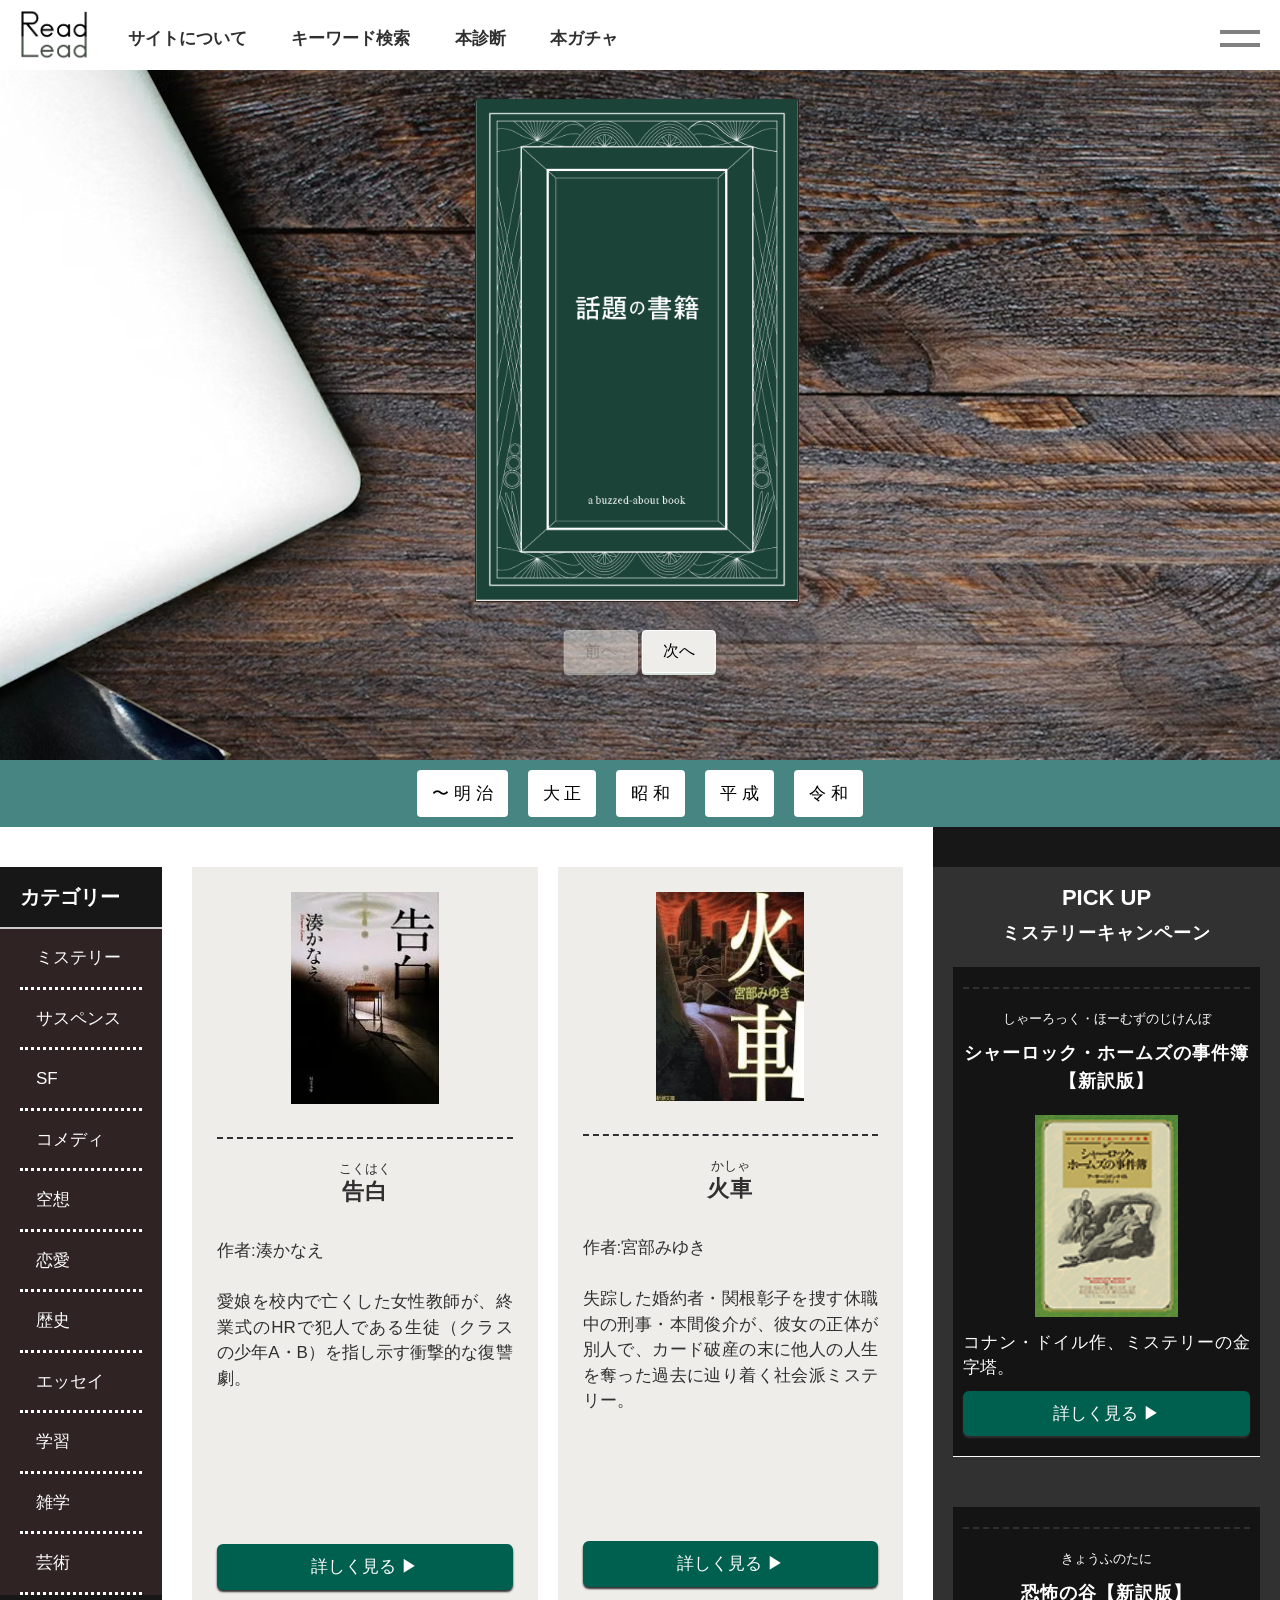
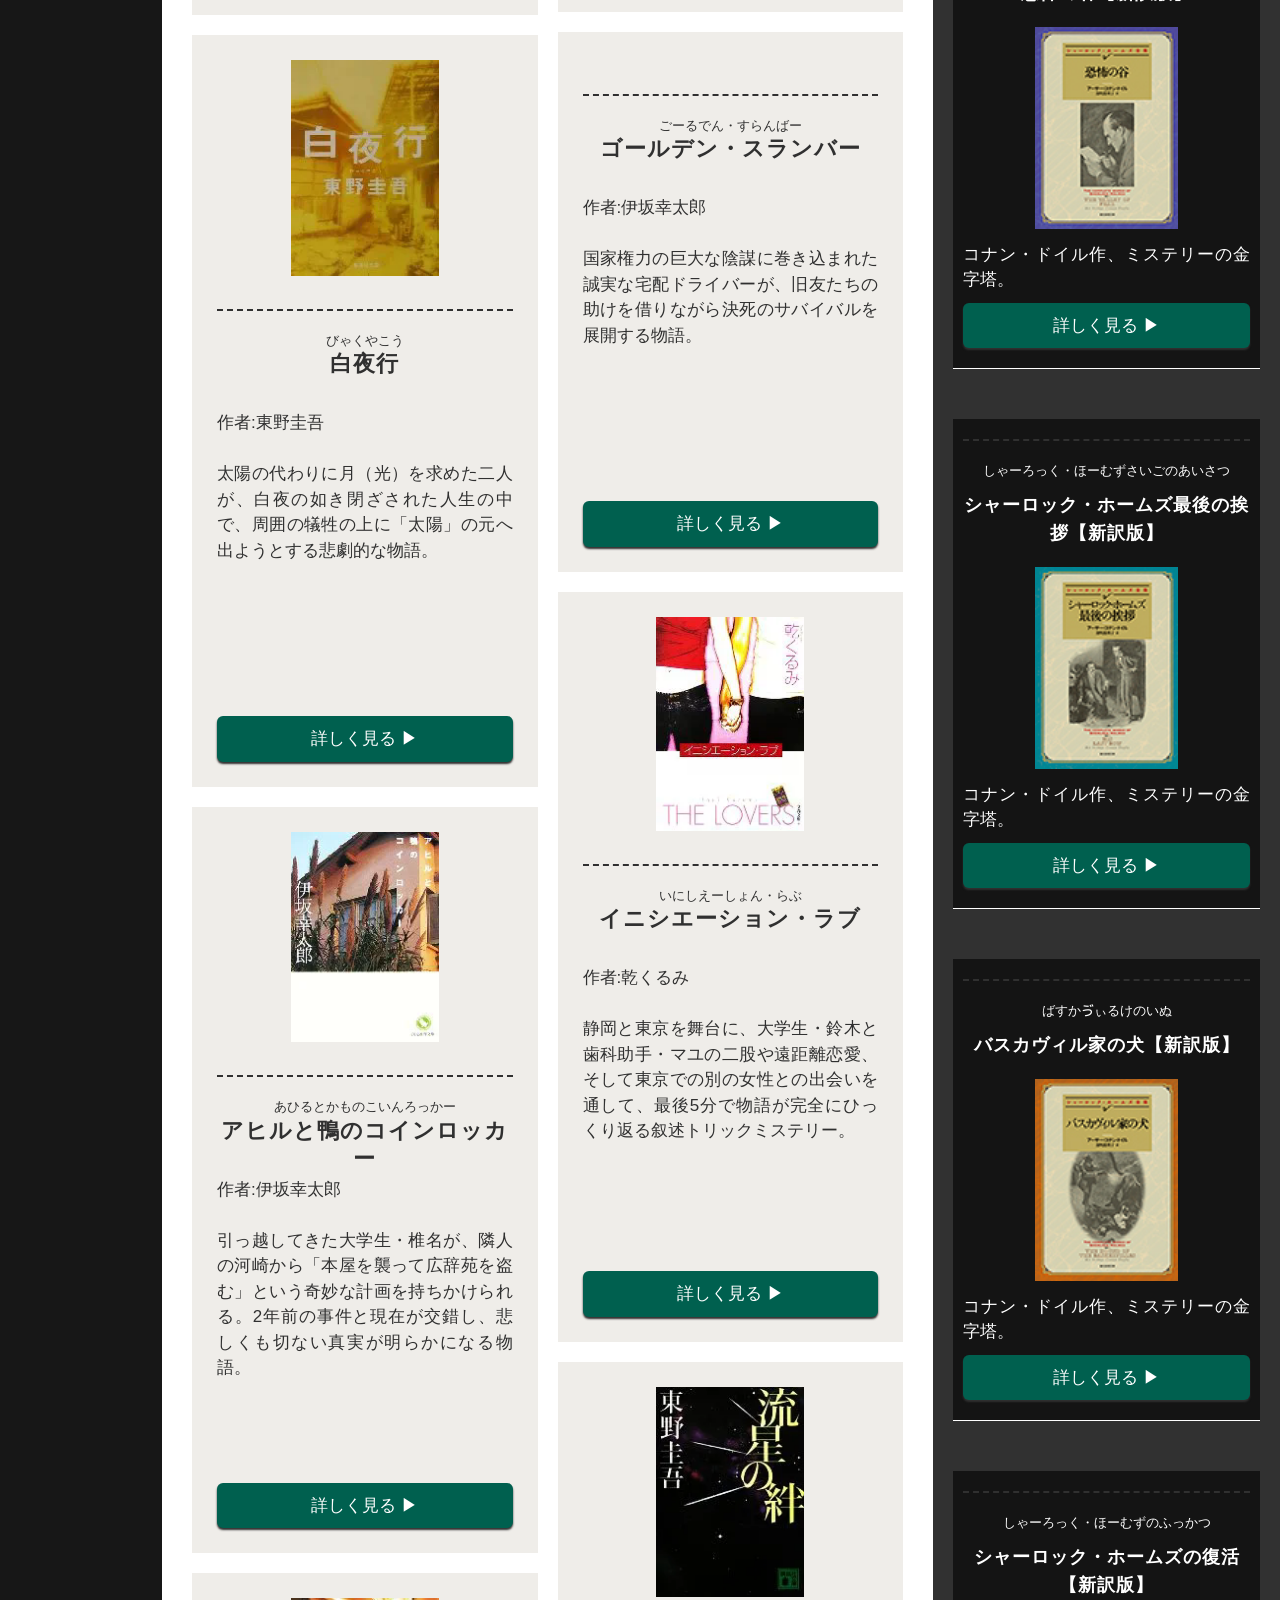
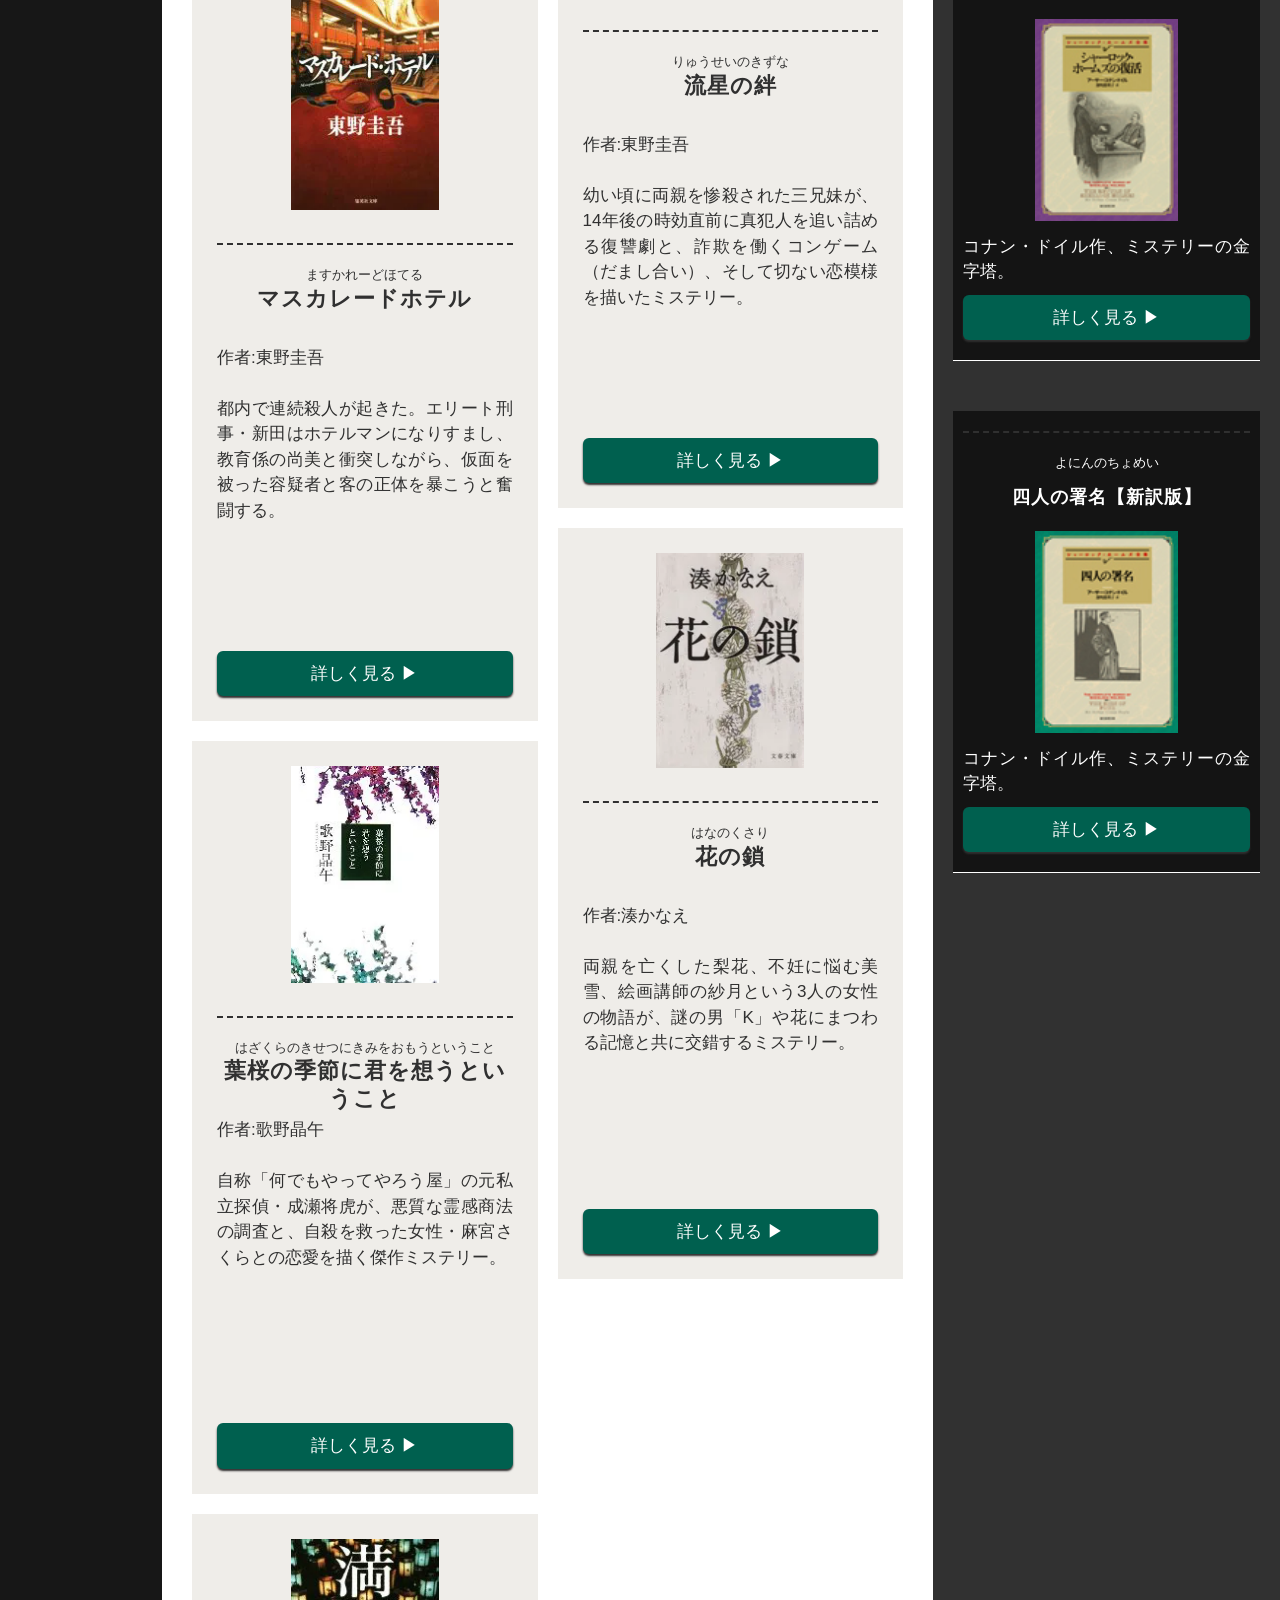
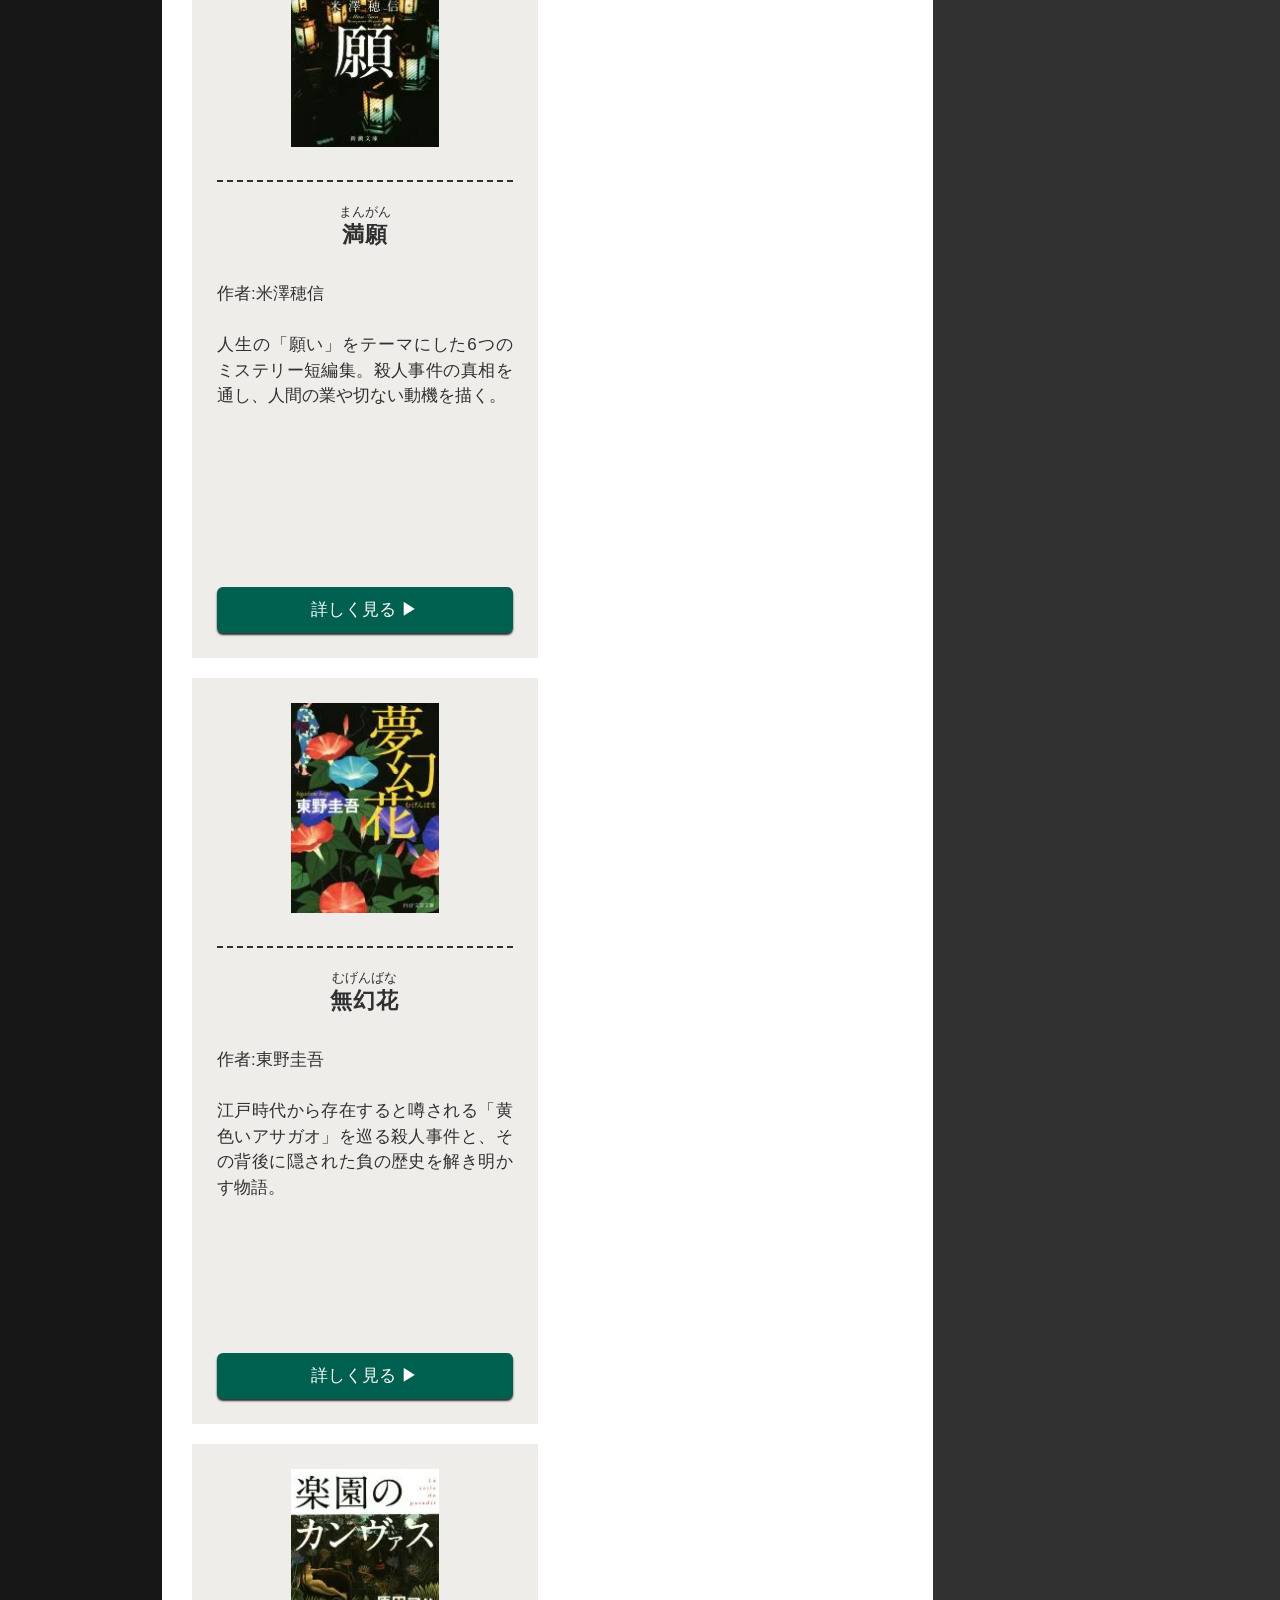
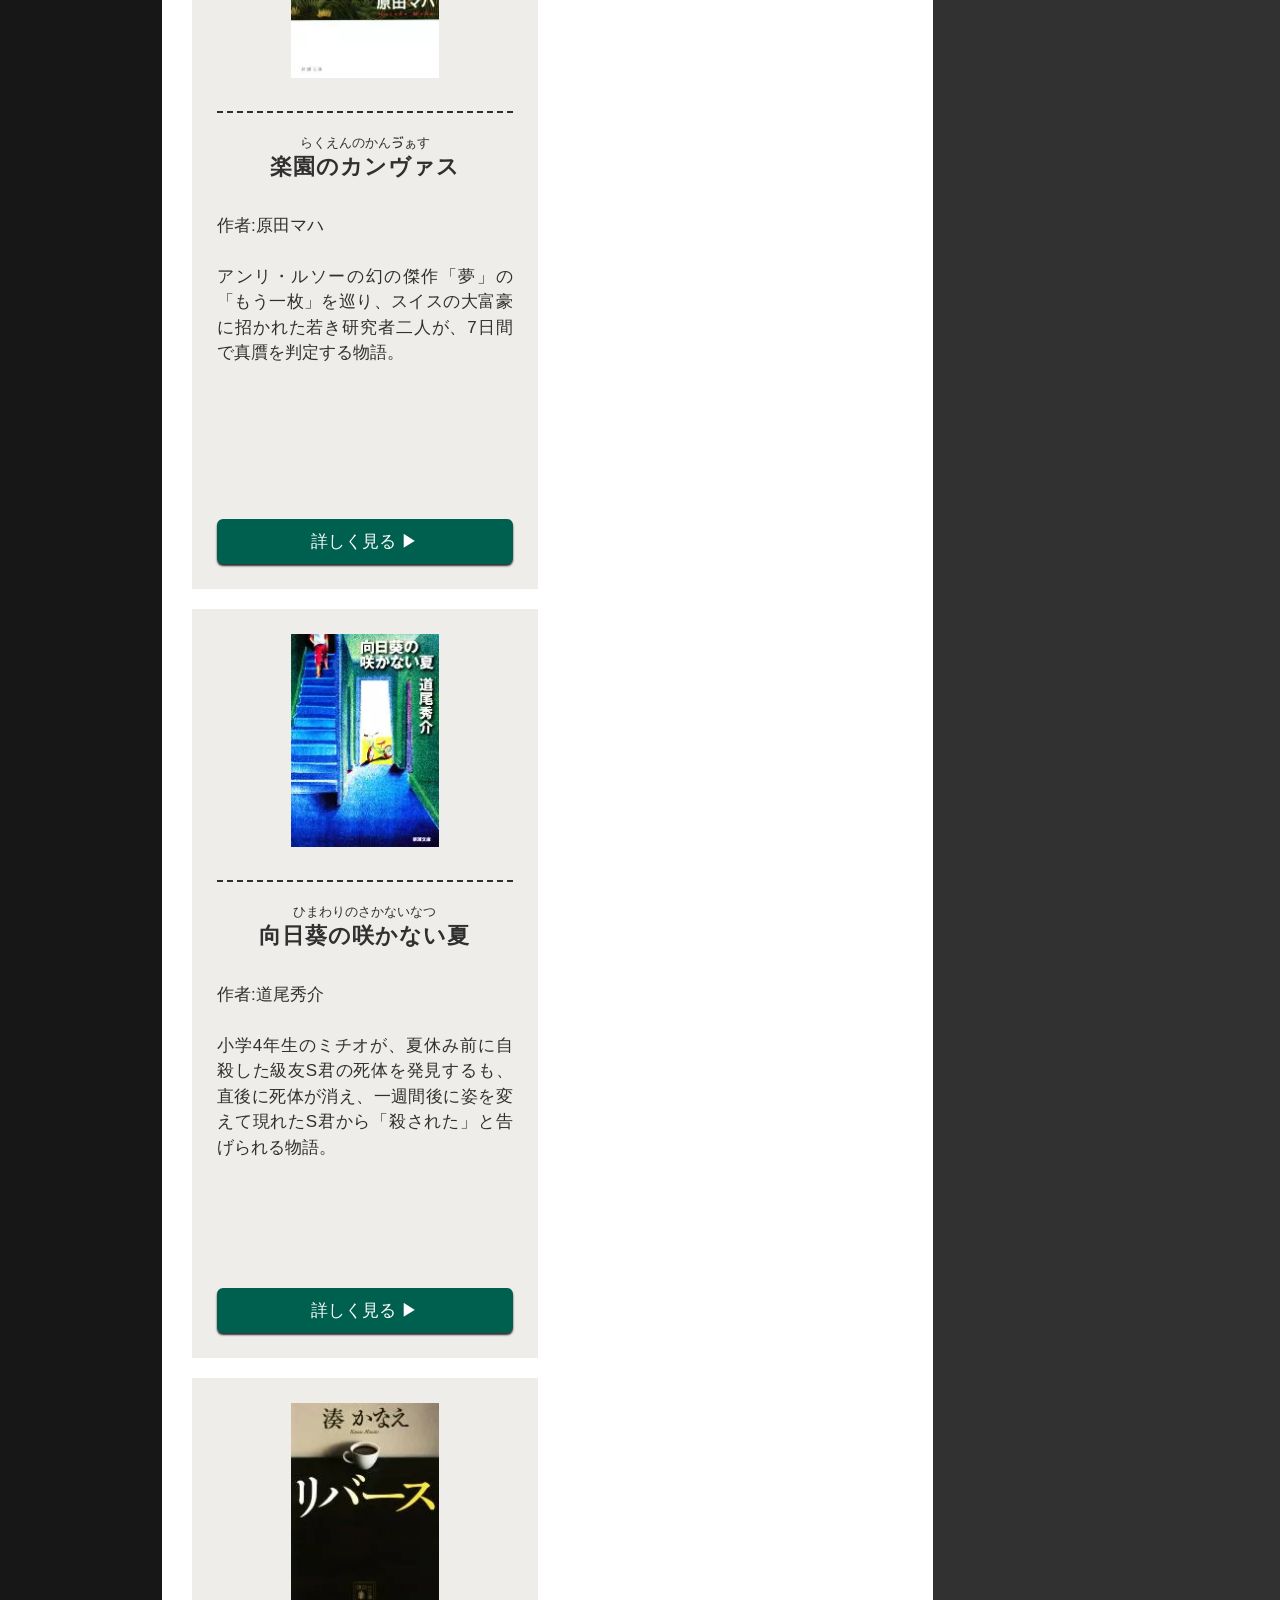
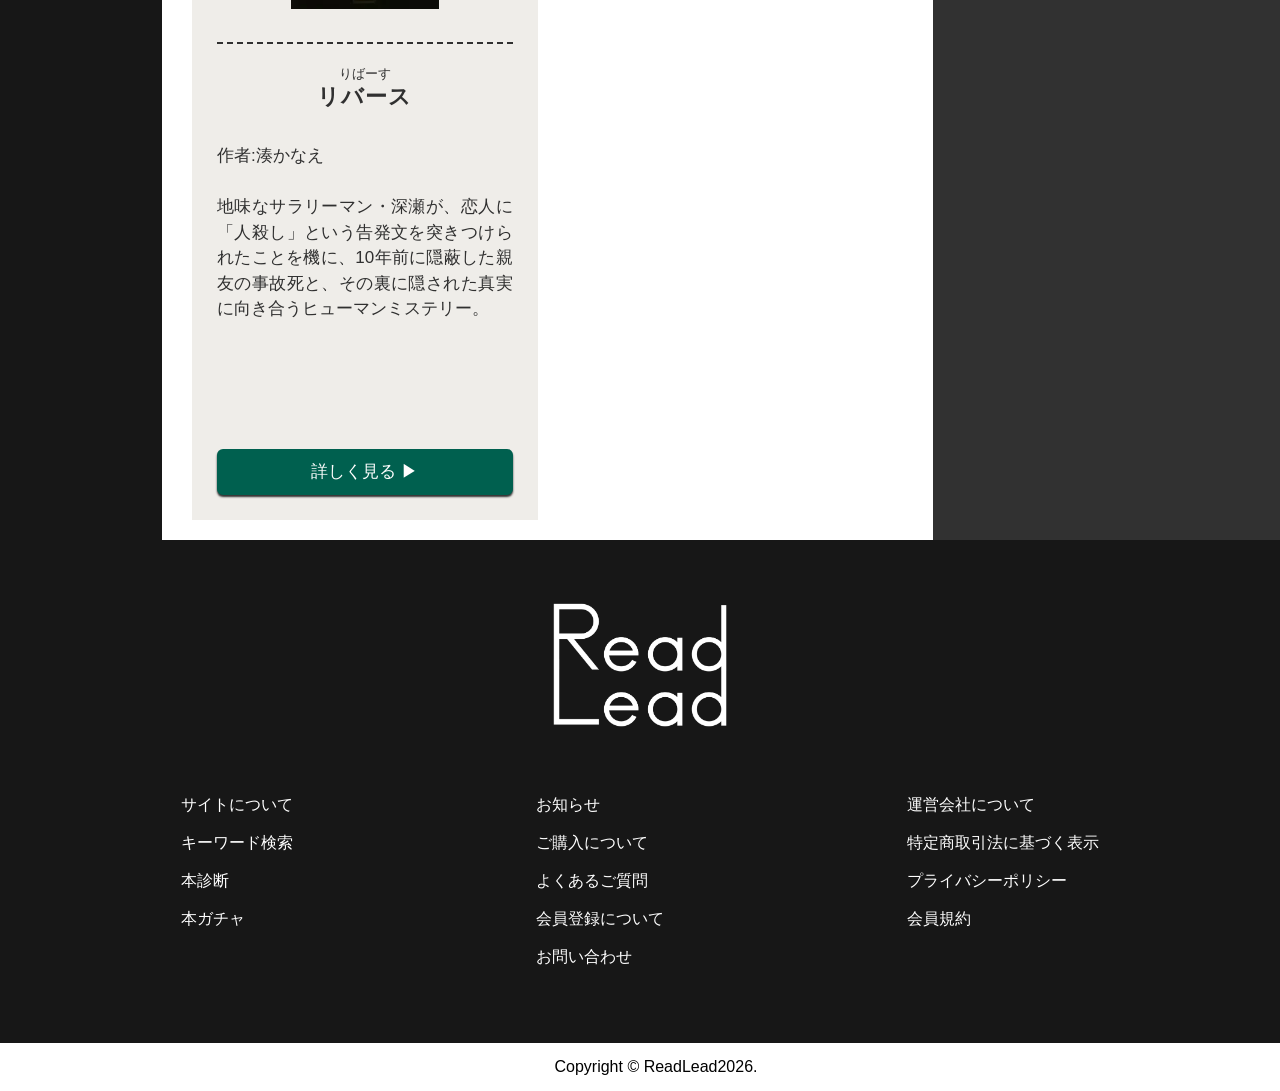
==== commit a124c98c: "Update index.html" ====
--- a/index.html
+++ b/index.html
@@ -84,7 +84,7 @@
             </div>
 
             <div class="page" id="page2">
-                <div class="page-front box"><img src="good1.webp" alt="">
+                <div class="page-front box"><img src="good1.png" alt="">
                     <p class="small_text">いん・ざ・めがちゃーち</p>
                     <h2>イン・ザ・メガチャーチ</h2>
                     <h3>作者：朝井リョウ</h3>
@@ -227,7 +227,7 @@
                         <div class="BooksLeft">
                             <a href="#">
                                 <div class="book">
-                                    <img src="book1.webp" class="book2" alt="">
+                                    <img src="book1.png" class="book2" alt="">
                                     <p class="small_text">こくはく</p>
                                     <h2>告白</h2>
                                     <p class="caption">作者:湊かなえ<br><br>
@@ -237,7 +237,7 @@
                             </a>
                             <a href="#">
                                 <div class="book">
-                                    <img src="book2.webp" class="book2" alt="">
+                                    <img src="book2.png" class="book2" alt="">
                                     <p class="small_text">びゃくやこう</p>
                                     <h2>白夜行</h2>
                                     <p class="caption">作者:東野圭吾<br><br>
@@ -247,7 +247,7 @@
                             </a>
                             <a href="#">
                                 <div class="book">
-                                    <img src="book3.webp" class="book2" alt="">
+                                    <img src="book3.png" class="book2" alt="">
                                     <p class="small_text">あひるとかものこいんろっかー</p>
                                     <h2>アヒルと鴨のコインロッカー</h2>
                                     <p class="caption">作者:伊坂幸太郎<br><br>
@@ -258,7 +258,7 @@
                             </a>
                             <a href="#">
                                 <div class="book">
-                                    <img src="book4.webp" class="book2" alt="">
+                                    <img src="book4.png" class="book2" alt="">
                                     <p class="small_text">ますかれーどほてる</p>
                                     <h2>マスカレードホテル</h2>
                                     <p class="caption">作者:東野圭吾<br><br>
@@ -269,7 +269,7 @@
                             </a>
                             <a href="#">
                                 <div class="book">
-                                    <img src="book5.webp" class="book2" alt="">
+                                    <img src="book5.png" class="book2" alt="">
                                     <p class="small_text">はざくらのきせつにきみをおもうということ</p>
                                     <h2>葉桜の季節に君を想うということ</h2>
                                     <p class="caption">作者:歌野晶午<br><br>
@@ -283,7 +283,7 @@
                         <div class="BooksCenter">
                             <a href="#">
                                 <div class="book">
-                                    <img src="book6.webp" class="book2" alt="">
+                                    <img src="book6.png" class="book2" alt="">
                                     <p class="small_text">かしゃ</p>
                                     <h2>火車</h2>
                                     <p class="caption">作者:宮部みゆき<br><br>
@@ -293,7 +293,7 @@
                             </a>
                             <a href="#">
                                 <div class="book">
-                                    <img src="book7.webp" class="book2" alt="">
+                                    <img src="book7.png" class="book2" alt="">
                                     <p class="small_text">ごーるでん・すらんばー</p>
                                     <h2>ゴールデン・スランバー</h2>
                                     <p class="caption">作者:伊坂幸太郎<br><br>
@@ -303,7 +303,7 @@
                             </a>
                             <a href="#">
                                 <div class="book">
-                                    <img src="book8.webp" class="book2" alt="">
+                                    <img src="book8.png" class="book2" alt="">
                                     <p class="small_text">いにしえーしょん・らぶ</p>
                                     <h2>イニシエーション・ラブ</h2>
                                     <p class="caption">作者:乾くるみ<br><br>
@@ -314,7 +314,7 @@
                             </a>
                             <a href="#">
                                 <div class="book">
-                                    <img src="book9.webp" class="book2" alt="">
+                                    <img src="book9.png" class="book2" alt="">
                                     <p class="small_text">りゅうせいのきずな</p>
                                     <h2>流星の絆</h2>
                                     <p class="caption">作者:東野圭吾<br><br>
@@ -325,7 +325,7 @@
                             </a>
                             <a href="#">
                                 <div class="book">
-                                    <img src="book10.webp" class="book2" alt="">
+                                    <img src="book10.png" class="book2" alt="">
                                     <p class="small_text">はなのくさり</p>
                                     <h2>花の鎖</h2>
                                     <p class="caption">作者:湊かなえ<br><br>
@@ -340,7 +340,7 @@
                         <div class="BooksRight">
                             <a href="#">
                                 <div class="book">
-                                    <img src="book11.webp" class="book2" alt="">
+                                    <img src="book11.png" class="book2" alt="">
                                     <p class="small_text">まんがん</p>
                                     <h2>満願</h2>
                                     <p class="caption">作者:米澤穂信<br><br>
@@ -350,7 +350,7 @@
                             </a>
                             <a href="#">
                                 <div class="book">
-                                    <img src="book12.webp" class="book2" alt="">
+                                    <img src="book12.png" class="book2" alt="">
                                     <p class="small_text">むげんばな</p>
                                     <h2>無幻花</h2>
                                     <p class="caption">作者:東野圭吾<br><br>
@@ -360,7 +360,7 @@
                             </a>
                             <a href="#">
                                 <div class="book">
-                                    <img src="book13.webp" class="book2" alt="">
+                                    <img src="book13.png" class="book2" alt="">
                                     <p class="small_text">らくえんのかんゔぁす</p>
                                     <h2>楽園のカンヴァス</h2>
                                     <p class="caption">作者:原田マハ<br><br>
@@ -370,7 +370,7 @@
                             </a>
                             <a href="#">
                                 <div class="book">
-                                    <img src="book14.webp" class="book2" alt="">
+                                    <img src="book14.png" class="book2" alt="">
                                     <p class="small_text">ひまわりのさかないなつ</p>
                                     <h2>向日葵の咲かない夏</h2>
                                     <p class="caption">作者:道尾秀介<br><br>
@@ -381,7 +381,7 @@
                             </a>
                             <a href="#">
                                 <div class="book">
-                                    <img src="book15.webp" class="book2" alt="">
+                                    <img src="book15.png" class="book2" alt="">
                                     <p class="small_text">りばーす</p>
                                     <h2>リバース</h2>
                                     <p class="caption">作者:湊かなえ<br><br>
--- a/style.css
+++ b/style.css
@@ -199,7 +199,7 @@
 /* ここからmain */
 /* この下top */
 .top {
-    background-image: url(../img/table1.png);
+    background-image: url(table1.png);
     padding: 100px 40px 40px 40px;
     text-align: center;
 }
@@ -634,4 +634,4 @@
 
 .box img {
     width: 35%;
-}+}
